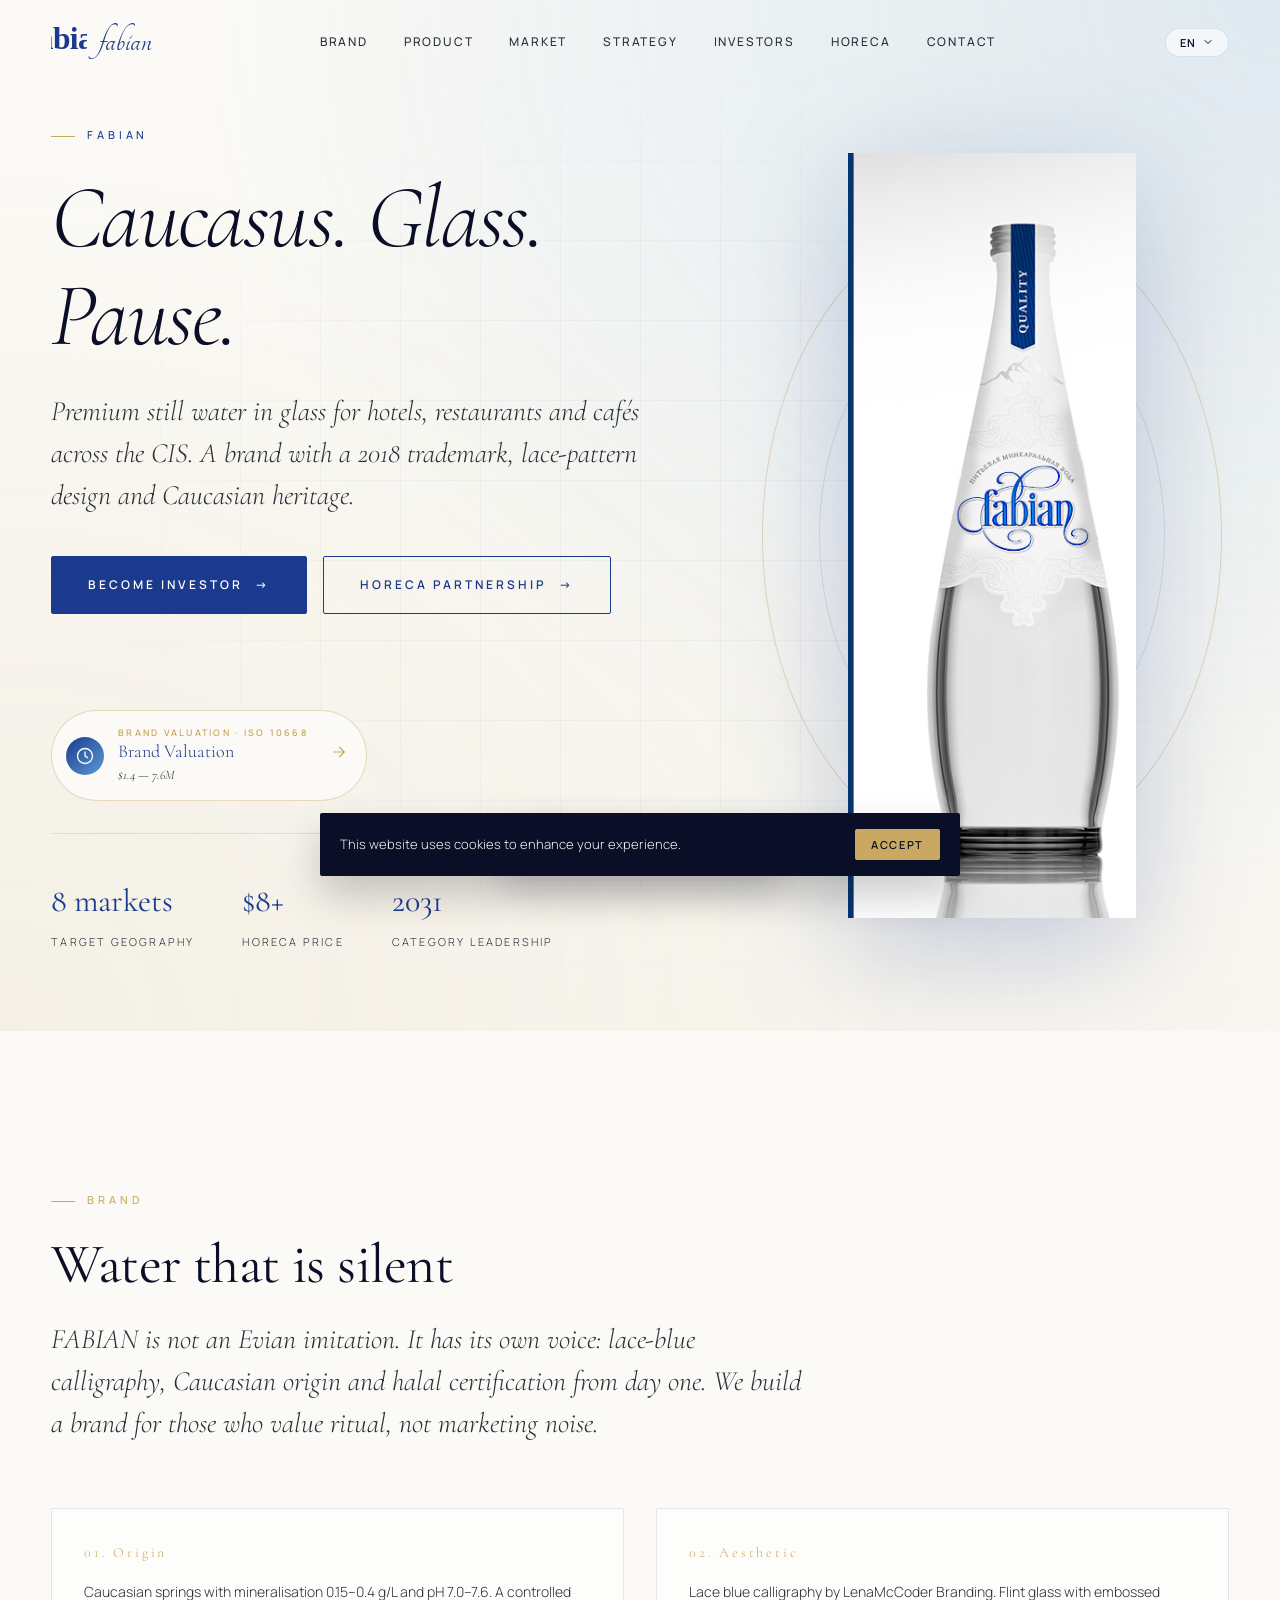
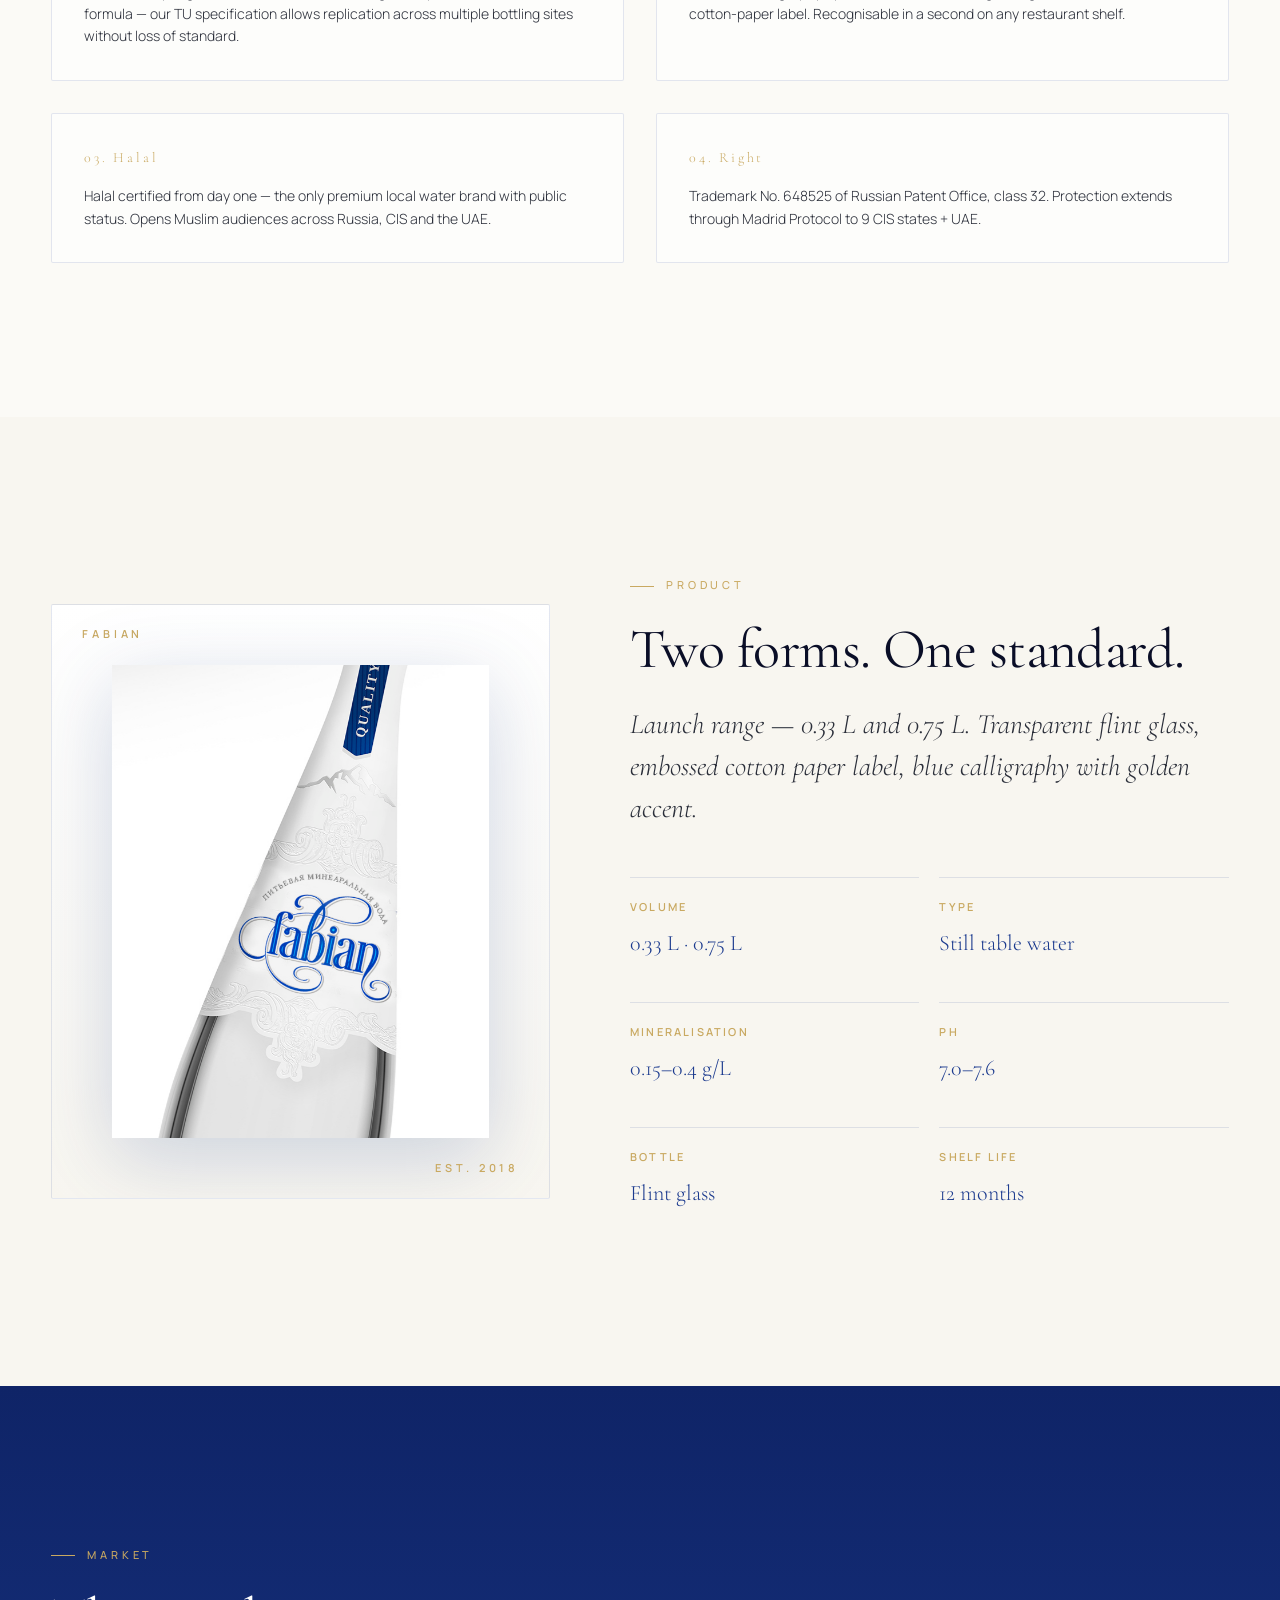
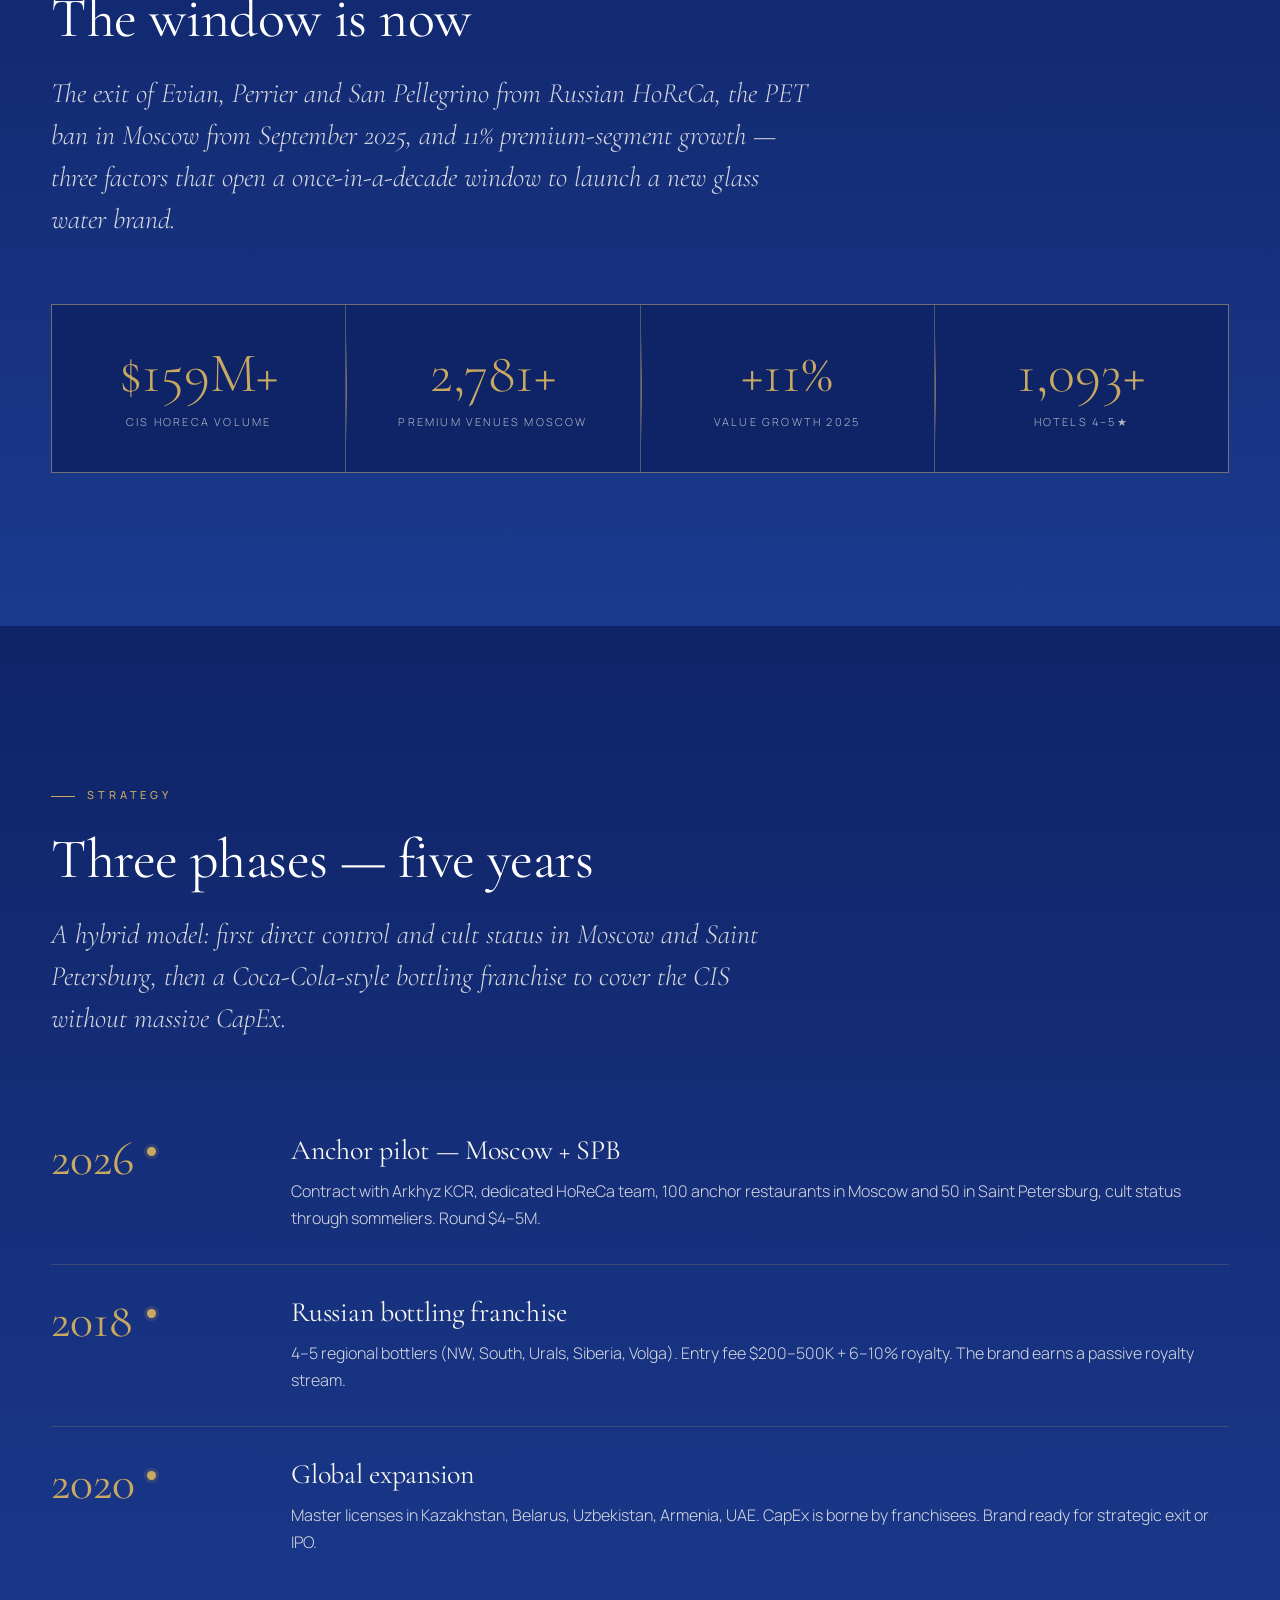
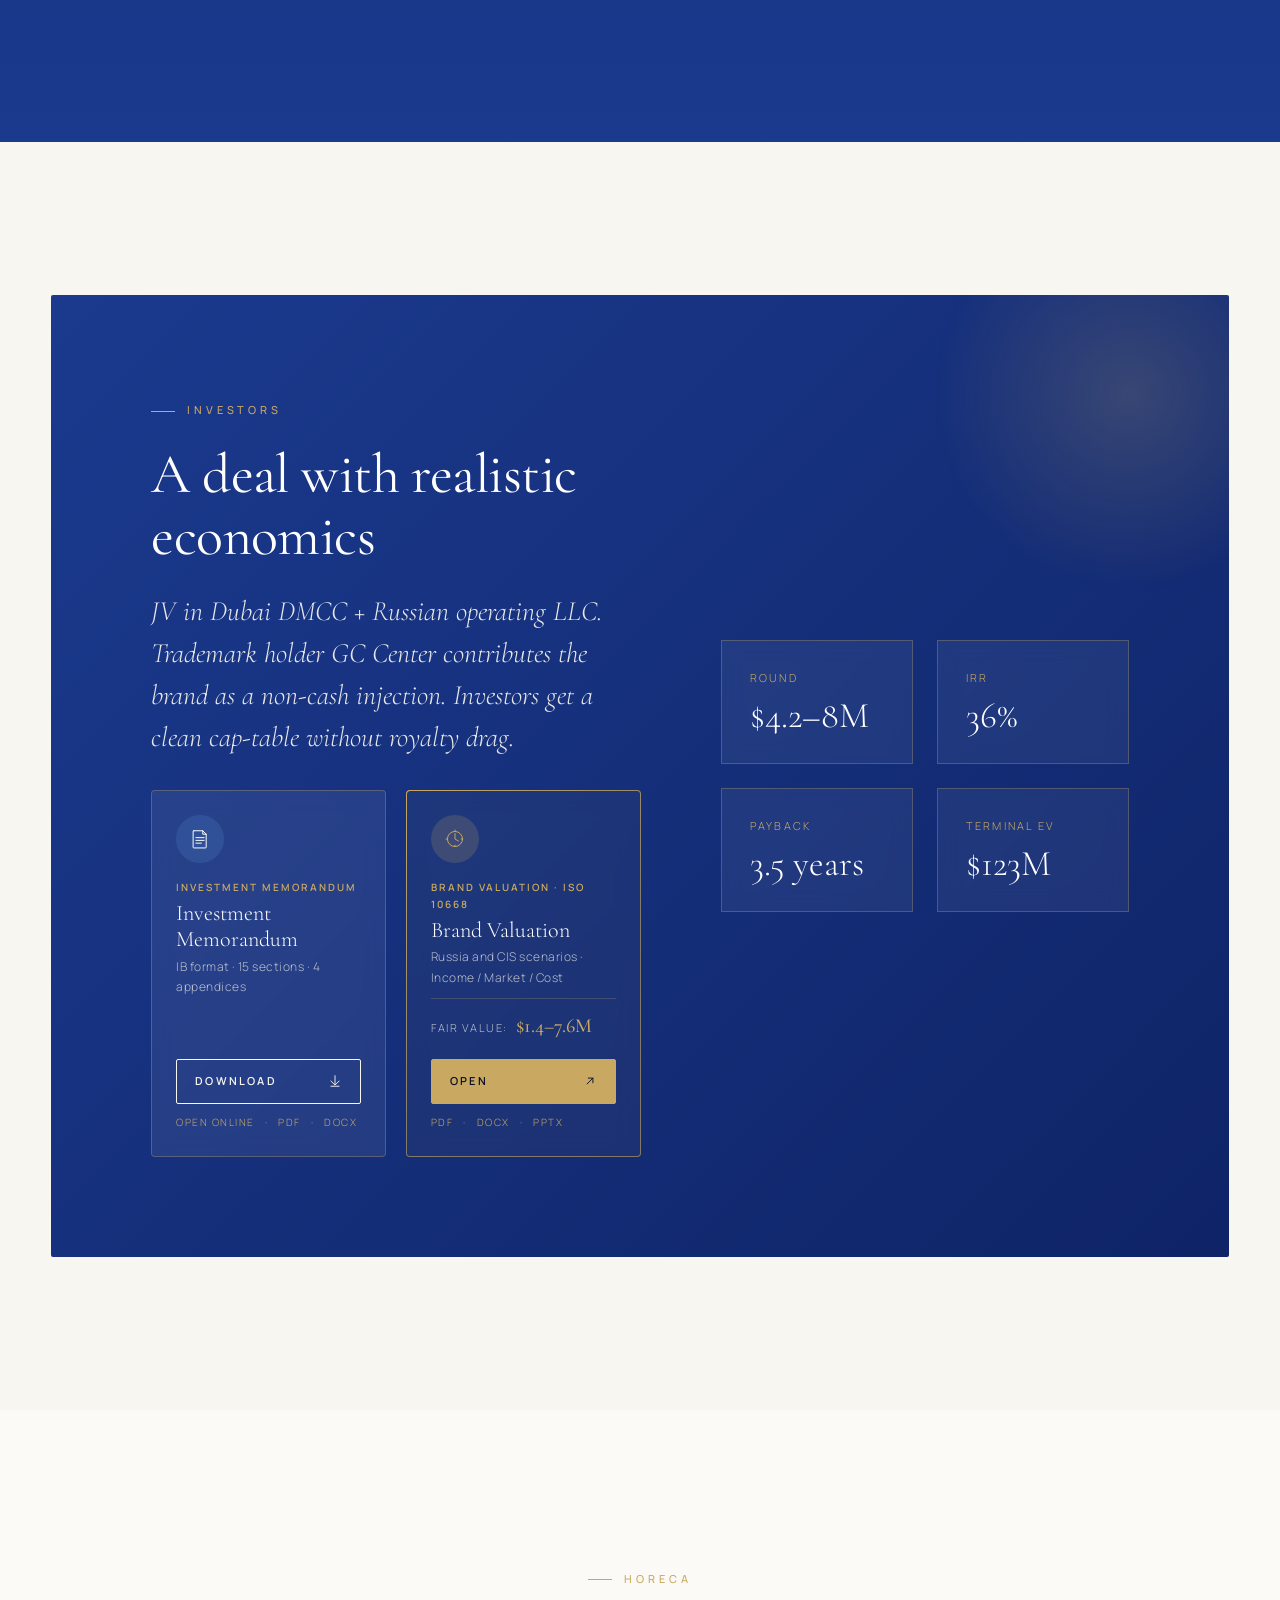
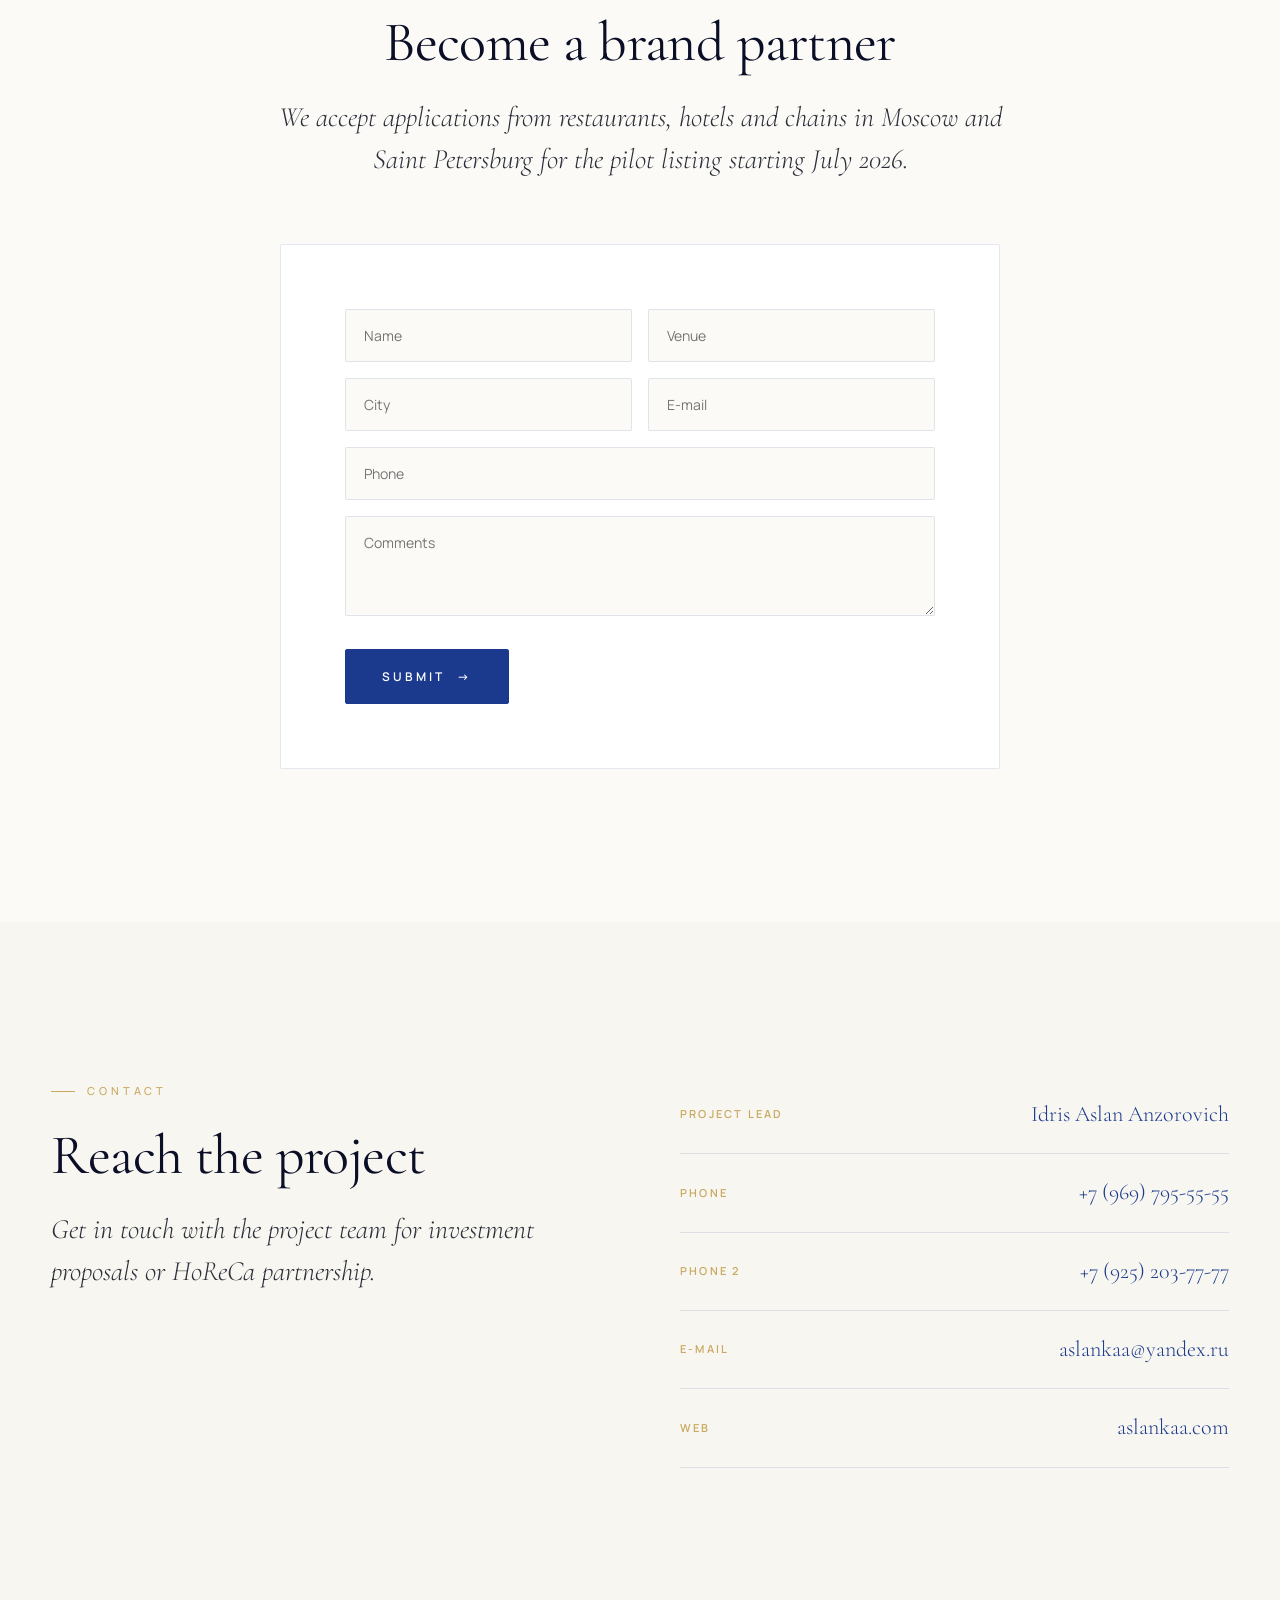
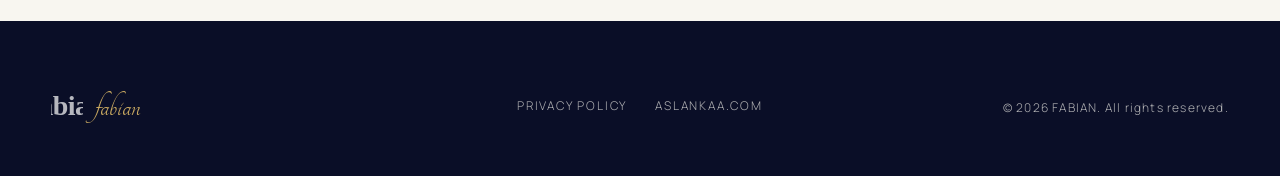
==== index.html @ dc4c204c "Initial deploy: FABIAN landing" ====
<!DOCTYPE html>
<html lang="ru" dir="ltr">
<head>
<meta charset="UTF-8">
<meta name="viewport" content="width=device-width, initial-scale=1.0">
<title>FABIAN — Premium Water for HoReCa</title>
<meta name="description" content="FABIAN — премиальная негазированная вода в стекле для отелей, ресторанов и кафе СНГ. Кавказ. Стекло. Пауза.">

<link rel="alternate" hreflang="ru" href="https://fabian.aslankaa.com/?lang=ru">
<link rel="alternate" hreflang="en" href="https://fabian.aslankaa.com/?lang=en">
<link rel="alternate" hreflang="fr" href="https://fabian.aslankaa.com/?lang=fr">
<link rel="alternate" hreflang="ar" href="https://fabian.aslankaa.com/?lang=ar">
<link rel="alternate" hreflang="x-default" href="https://fabian.aslankaa.com/">

<meta property="og:type" content="website">
<meta property="og:title" content="FABIAN — Премиум вода в стекле">
<meta property="og:description" content="Кавказ. Стекло. Пауза. Премиум-вода в стекле для HoReCa СНГ.">
<meta property="og:url" content="https://fabian.aslankaa.com/">
<meta property="og:image" content="https://fabian.aslankaa.com/assets/bottle_full.png">
<meta name="twitter:card" content="summary_large_image">

<link rel="preconnect" href="https://fonts.googleapis.com">
<link rel="preconnect" href="https://fonts.gstatic.com" crossorigin>
<link href="https://fonts.googleapis.com/css2?family=Cormorant+Garamond:ital,wght@0,300;0,400;0,500;1,300;1,400&family=Manrope:wght@200;300;400;500;600;700&family=Tangerine:wght@400;700&family=Noto+Naskh+Arabic:wght@400;500;700&display=swap" rel="stylesheet">

<link rel="stylesheet" href="assets/style.css">
<link rel="stylesheet" href="assets/animations.css">
<link rel="icon" type="image/svg+xml" href="assets/logo.svg">
</head>
<body>

<a href="#main-content" class="skip-link">Перейти к основному содержанию</a>

<!-- HEADER -->
<header class="site-header">
  <div class="container header-inner">
    <a href="#hero" class="brand">
      <img src="assets/logo.svg" alt="FABIAN" class="brand-logo">
      <span class="brand-name">fabian</span>
    </a>

    <nav class="main-nav" aria-label="primary">
      <a href="#about" data-i18n="nav.about">О бренде</a>
      <a href="#product" data-i18n="nav.product">Продукт</a>
      <a href="#market" data-i18n="nav.market">Рынок</a>
      <a href="#strategy" data-i18n="nav.strategy">Стратегия</a>
      <a href="#investors" data-i18n="nav.investors">Инвесторам</a>
      <a href="#partners" data-i18n="nav.partners">HoReCa</a>
      <a href="#contact" data-i18n="nav.contact">Контакты</a>
    </nav>

    <div class="lang-dropdown" role="group" aria-label="language">
      <button type="button" class="lang-trigger" aria-haspopup="listbox" aria-expanded="false">
        <span class="lang-current">RU</span>
        <svg viewBox="0 0 24 24" fill="none" stroke="currentColor" stroke-width="2" stroke-linecap="round" stroke-linejoin="round"><polyline points="6 9 12 15 18 9"/></svg>
      </button>
      <div class="lang-menu" role="listbox"></div>
    </div>

    <button class="burger" aria-label="menu"><span></span><span></span><span></span></button>
  </div>
</header>

<main id="main-content">

<!-- HERO -->
<section class="hero" id="hero">
  <div class="hero-text reveal">
    <span class="eyebrow" data-i18n="hero.script">fabian</span>
    <h1 class="h-display" data-i18n="hero.headline">Кавказ. Стекло. Пауза.</h1>
    <p class="lede" data-i18n="hero.lede">Премиальная негазированная вода в стекле для отелей, ресторанов и кафе СНГ. Бренд с патентом 2018 года, ажурным дизайном и кавказским происхождением.</p>
    <div class="hero-actions">
      <a href="#investors" class="btn" data-i18n="hero.cta1">Стать инвестором</a>
      <a href="#partners" class="btn btn-ghost" data-i18n="hero.cta2">Партнёрство HoReCa</a>
    </div>

    <a class="hero-badge" href="downloads/Brand_Valuation_FABIAN.html" target="_blank" title="Brand Valuation Report ISO 10668">
      <span class="hero-badge-icon" aria-hidden="true">
        <svg viewBox="0 0 24 24" fill="none" stroke="currentColor" stroke-width="1.6" stroke-linecap="round" stroke-linejoin="round">
          <circle cx="12" cy="12" r="9"/>
          <path d="M12 7v5l3 2"/>
        </svg>
      </span>
      <span class="hero-badge-text">
        <span class="hero-badge-eyebrow" data-i18n="badge.eyebrow">Brand Valuation · ISO 10668</span>
        <span class="hero-badge-title" data-i18n="badge.title">Оценка бренда</span>
        <span class="hero-badge-value">$1.4 — 7.6M</span>
      </span>
      <span class="hero-badge-arrow" aria-hidden="true">
        <svg viewBox="0 0 24 24" fill="none" stroke="currentColor" stroke-width="1.6" stroke-linecap="round" stroke-linejoin="round"><path d="M5 12h14M13 6l6 6-6 6"/></svg>
      </span>
    </a>
    <div class="hero-meta">
      <div>
        <span class="num" data-i18n="hero.m1.n">8 стран</span>
        <span class="lbl" data-i18n="hero.m1.l">Целевая география</span>
      </div>
      <div>
        <span class="num" data-i18n="hero.m2.n">₽600+</span>
        <span class="lbl" data-i18n="hero.m2.l">Цена в HoReCa</span>
      </div>
      <div>
        <span class="num" data-i18n="hero.m3.n">2031</span>
        <span class="lbl" data-i18n="hero.m3.l">Лидерство в категории</span>
      </div>
    </div>
  </div>
  <div class="hero-visual">
    <img src="assets/bottle_hero.png" alt="FABIAN bottle" class="bottle-img">
  </div>
</section>

<!-- ABOUT -->
<section class="section" id="about">
  <div class="container">
    <div class="section-head reveal">
      <span class="eyebrow" data-i18n="about.eyebrow">О бренде</span>
      <h2 class="h-section" data-i18n="about.h">Вода, которая молчит</h2>
      <p class="lede" data-i18n="about.lede">FABIAN — не подражание Evian. Это собственный голос: ажурная синяя каллиграфия, кавказские истоки и halal-сертификация с первого дня.</p>
    </div>
    <div class="pillars">
      <div class="pillar reveal">
        <span class="num-mark" data-i18n="about.p1.t">01. Происхождение</span>
        <p data-i18n="about.p1.d">Кавказские источники с минерализацией 0,15–0,4 г/л и pH 7,0–7,6.</p>
      </div>
      <div class="pillar reveal">
        <span class="num-mark" data-i18n="about.p2.t">02. Эстетика</span>
        <p data-i18n="about.p2.d">Ажурная синяя каллиграфия от LenaMcCoder Branding. Стекло-флинт с тиснёной этикеткой.</p>
      </div>
      <div class="pillar reveal">
        <span class="num-mark" data-i18n="about.p3.t">03. Halal</span>
        <p data-i18n="about.p3.d">Сертификация halal с первого дня — единственный премиум-локальный бренд воды с публичным статусом.</p>
      </div>
      <div class="pillar reveal">
        <span class="num-mark" data-i18n="about.p4.t">04. Право</span>
        <p data-i18n="about.p4.d">Товарный знак Роспатента № 648525. Защита расширяется через Мадридский протокол на 9 стран СНГ + ОАЭ.</p>
      </div>
    </div>
  </div>
</section>

<!-- PRODUCT -->
<section class="section cream" id="product">
  <div class="container">
    <div class="product-gallery">
      <div class="product-image-wrap reveal">
        <img src="assets/bottle_closeup.png" alt="FABIAN closeup" loading="lazy" decoding="async">
      </div>
      <div class="reveal">
        <span class="eyebrow" data-i18n="product.eyebrow">Продукт</span>
        <h2 class="h-section" data-i18n="product.h">Две формы. Один стандарт.</h2>
        <p class="lede" data-i18n="product.lede">Стартовая линейка — 0,33 л и 0,75 л. Стекло-флинт прозрачное, тиснёная этикетка из cotton paper, синяя каллиграфия с золотым акцентом.</p>
        <dl class="specs">
          <div class="spec">
            <dt data-i18n="product.s1.t">Объём</dt>
            <dd data-i18n="product.s1.v">0,33 л · 0,75 л</dd>
          </div>
          <div class="spec">
            <dt data-i18n="product.s2.t">Тип</dt>
            <dd data-i18n="product.s2.v">Негазированная столовая</dd>
          </div>
          <div class="spec">
            <dt data-i18n="product.s3.t">Минерализация</dt>
            <dd data-i18n="product.s3.v">0,15–0,4 г/л</dd>
          </div>
          <div class="spec">
            <dt data-i18n="product.s4.t">pH</dt>
            <dd data-i18n="product.s4.v">7,0–7,6</dd>
          </div>
          <div class="spec">
            <dt data-i18n="product.s5.t">Тара</dt>
            <dd data-i18n="product.s5.v">Стекло флинт</dd>
          </div>
          <div class="spec">
            <dt data-i18n="product.s6.t">Срок годности</dt>
            <dd data-i18n="product.s6.v">12 месяцев</dd>
          </div>
        </dl>
      </div>
    </div>
  </div>
</section>

<!-- MARKET -->
<section class="section dark" id="market">
  <div class="container">
    <div class="section-head reveal">
      <span class="eyebrow" data-i18n="market.eyebrow">Рынок</span>
      <h2 class="h-section" data-i18n="market.h">Окно открыто сейчас</h2>
      <p class="lede" data-i18n="market.lede">Уход Evian, Perrier и San Pellegrino из российской HoReCa, запрет PET-стекла в Москве с сентября 2025 года и рост премиум-сегмента на 11% — три фактора, которые открывают единственное в десятилетии окно.</p>
    </div>
    <div class="market-numbers reveal">
      <div class="market-num">
        <div class="v" data-i18n="market.n1.v">₽14–18 млрд</div>
        <div class="t" data-i18n="market.n1.t">Объём HoReCa СНГ</div>
      </div>
      <div class="market-num">
        <div class="v" data-i18n="market.n2.v">2 800+</div>
        <div class="t" data-i18n="market.n2.t">Премиум-точек МСК</div>
      </div>
      <div class="market-num">
        <div class="v" data-i18n="market.n3.v">+11 %</div>
        <div class="t" data-i18n="market.n3.t">Рост в деньгах 2025</div>
      </div>
      <div class="market-num">
        <div class="v" data-i18n="market.n4.v">1 100+</div>
        <div class="t" data-i18n="market.n4.t">Отелей 4–5*</div>
      </div>
    </div>
  </div>
</section>

<!-- STRATEGY -->
<section class="section dark" id="strategy">
  <div class="container">
    <div class="section-head reveal">
      <span class="eyebrow" data-i18n="strategy.eyebrow">Стратегия</span>
      <h2 class="h-section" data-i18n="strategy.h">Три фазы — пять лет</h2>
      <p class="lede" data-i18n="strategy.lede">Гибридная модель: сначала прямой контроль и культовый статус в Москве и Петербурге, затем розлив-франшиза по модели Coca-Cola для покрытия СНГ без огромного CapEx.</p>
    </div>
    <div class="timeline">
      <div class="tl-step reveal">
        <div class="tl-year" data-i18n="strategy.s1.y">2026</div>
        <div class="tl-content">
          <h4 data-i18n="strategy.s1.t">Anchor-пилот МСК + СПб</h4>
          <p data-i18n="strategy.s1.d">Контракт с Архыз КЧР, своя HoReCa-команда, 100 anchor-ресторанов в Москве и 50 в Петербурге, культовый статус через сомелье. Раунд $4–5 млн.</p>
        </div>
      </div>
      <div class="tl-step reveal">
        <div class="tl-year" data-i18n="strategy.s2.y">2028</div>
        <div class="tl-content">
          <h4 data-i18n="strategy.s2.t">Розлив-франшиза по РФ</h4>
          <p data-i18n="strategy.s2.d">4–5 региональных bottlers (СЗФО, Юг, Урал, Сибирь, Поволжье). Entry fee $200–500K + royalty 6–10%. Бренд получает пассивный поток.</p>
        </div>
      </div>
      <div class="tl-step reveal">
        <div class="tl-year" data-i18n="strategy.s3.y">2030</div>
        <div class="tl-content">
          <h4 data-i18n="strategy.s3.t">Глобальная экспансия</h4>
          <p data-i18n="strategy.s3.d">Master-licenses в Казахстане, Беларуси, Узбекистане, Армении, ОАЭ. Капекс несут франчайзи. Бренд готов к exit на стратега или IPO.</p>
        </div>
      </div>
    </div>
  </div>
</section>

<!-- INVESTORS -->
<section class="section cream" id="investors">
  <div class="container">
    <div class="cta-block reveal">
      <div class="cta-grid">
        <div>
          <span class="eyebrow" data-i18n="inv.eyebrow">Инвесторам</span>
          <h2 class="h-section" data-i18n="inv.h">Сделка с реалистичной экономикой</h2>
          <p class="lede" data-i18n="inv.lede">JV в Dubai DMCC + ООО-операционка в РФ. Правообладатель ТЗ ГК «Центр» вносит знак как non-cash вклад. Инвесторы получают долю в чистом cap-table без royalty-нагрузки.</p>
          <div class="docs-grid">
            <div class="doc-card">
              <div class="doc-icon" aria-hidden="true">
                <svg viewBox="0 0 32 32" fill="none" stroke="currentColor" stroke-width="1.4" stroke-linecap="round" stroke-linejoin="round">
                  <path d="M7 4h13l5 5v19a1 1 0 0 1-1 1H7a1 1 0 0 1-1-1V5a1 1 0 0 1 1-1z"/>
                  <path d="M20 4v5h5"/>
                  <line x1="10" y1="14" x2="22" y2="14"/>
                  <line x1="10" y1="18" x2="22" y2="18"/>
                  <line x1="10" y1="22" x2="18" y2="22"/>
                </svg>
              </div>
              <div class="doc-body">
                <div class="doc-label" data-i18n="doc.memo.label">Investment Memorandum</div>
                <div class="doc-title" data-i18n="doc.memo.title">Инвест-меморандум</div>
                <div class="doc-meta" data-i18n="doc.memo.meta">IB-формат · 15 разделов · 4 приложения</div>
              </div>
              <div class="doc-actions">
                <a href="downloads/Investment_Memorandum_FABIAN.pdf" class="doc-btn primary" download>
                  <span data-i18n="doc.download">Скачать</span>
                  <svg viewBox="0 0 24 24" fill="none" stroke="currentColor" stroke-width="1.6" stroke-linecap="round" stroke-linejoin="round"><path d="M12 3v14M5 12l7 7 7-7M5 21h14"/></svg>
                </a>
                <div class="doc-formats">
                  <a href="downloads/Investment_Memorandum_FABIAN.html" target="_blank" data-i18n="doc.online">Открыть онлайн</a>
                  <span>·</span>
                  <a href="downloads/Investment_Memorandum_FABIAN.pdf" download>PDF</a>
                  <span>·</span>
                  <a href="downloads/Investment_Memorandum_FABIAN.docx" download>DOCX</a>
                </div>
              </div>
            </div>

            <div class="doc-card featured">
              <div class="doc-icon gold" aria-hidden="true">
                <svg viewBox="0 0 32 32" fill="none" stroke="currentColor" stroke-width="1.4" stroke-linecap="round" stroke-linejoin="round">
                  <circle cx="16" cy="16" r="11"/>
                  <path d="M16 8v8l5 3"/>
                  <path d="M16 25v2M16 5V3M25 16h2M5 16H3"/>
                </svg>
              </div>
              <div class="doc-body">
                <div class="doc-label" data-i18n="doc.val.label">Brand Valuation · ISO 10668</div>
                <div class="doc-title" data-i18n="doc.val.title">Оценка бренда</div>
                <div class="doc-meta" data-i18n="doc.val.meta">Сценарии РФ и СНГ · Income / Market / Cost</div>
                <div class="doc-highlight">
                  <span class="doc-hl-label" data-i18n="doc.val.fair">Fair value:</span>
                  <span class="doc-hl-value">$1.4–7.6M</span>
                </div>
              </div>
              <div class="doc-actions">
                <a href="downloads/Brand_Valuation_FABIAN.html" class="doc-btn primary gold" target="_blank">
                  <span data-i18n="doc.open">Открыть</span>
                  <svg viewBox="0 0 24 24" fill="none" stroke="currentColor" stroke-width="1.6" stroke-linecap="round" stroke-linejoin="round"><path d="M7 17L17 7M9 7h8v8"/></svg>
                </a>
                <div class="doc-formats">
                  <a href="downloads/Brand_Valuation_FABIAN.pdf" download>PDF</a>
                  <span>·</span>
                  <a href="downloads/Brand_Valuation_FABIAN.docx" download>DOCX</a>
                  <span>·</span>
                  <a href="downloads/Brand_Valuation_FABIAN.pptx" download>PPTX</a>
                </div>
              </div>
            </div>
          </div>
        </div>
        <div class="fin-grid">
          <div class="fin-cell">
            <div class="lbl" data-i18n="inv.f1.l">Раунд</div>
            <div class="val" data-i18n="inv.f1.v">$4,5–8 млн</div>
          </div>
          <div class="fin-cell">
            <div class="lbl" data-i18n="inv.f2.l">IRR</div>
            <div class="val" data-i18n="inv.f2.v">38 %</div>
          </div>
          <div class="fin-cell">
            <div class="lbl" data-i18n="inv.f3.l">Payback</div>
            <div class="val" data-i18n="inv.f3.v">3,7 года</div>
          </div>
          <div class="fin-cell">
            <div class="lbl" data-i18n="inv.f4.l">Terminal EV</div>
            <div class="val" data-i18n="inv.f4.v">$130 млн</div>
          </div>
        </div>
      </div>
    </div>
  </div>
</section>

<!-- HORECA PARTNERS -->
<section class="section" id="partners">
  <div class="container">
    <div class="section-head reveal" style="text-align:center;margin-left:auto;margin-right:auto">
      <span class="eyebrow" data-i18n="partners.eyebrow">HoReCa</span>
      <h2 class="h-section" data-i18n="partners.h">Стать партнёром бренда</h2>
      <p class="lede" data-i18n="partners.lede">Открываем приём заявок от ресторанов, отелей и сетей в Москве и Санкт-Петербурге на пилотный листинг с июля 2026 года.</p>
    </div>
    <form class="form-card reveal">
      <div class="form-row">
        <input type="text" name="name" required data-i18n-ph="form.name" placeholder="Имя">
        <input type="text" name="venue" required data-i18n-ph="form.venue" placeholder="Заведение">
      </div>
      <div class="form-row">
        <input type="text" name="city" data-i18n-ph="form.city" placeholder="Город">
        <input type="email" name="email" required data-i18n-ph="form.email" placeholder="E-mail">
      </div>
      <input type="tel" name="phone" data-i18n-ph="form.phone" placeholder="Телефон" style="margin-bottom:16px">
      <textarea name="message" rows="3" data-i18n-ph="form.message" placeholder="Комментарий"></textarea>
      <button type="submit" class="btn" data-i18n="form.submit">Отправить заявку</button>
    </form>
  </div>
</section>

<!-- CONTACT -->
<section class="section cream" id="contact">
  <div class="container">
    <div class="contact-grid">
      <div class="reveal">
        <span class="eyebrow" data-i18n="contact.eyebrow">Контакты</span>
        <h2 class="h-section" data-i18n="contact.h">Связь с проектом</h2>
        <p class="lede" data-i18n="contact.lede">Свяжитесь с командой проекта для инвестиционных предложений или сотрудничества в HoReCa.</p>
      </div>
      <ul class="contact-list reveal">
        <li><span class="lbl" data-i18n="contact.l1">Куратор проекта</span><span class="val" data-i18n="contact.v1">Идрис Аслан Анзорович</span></li>
        <li><span class="lbl" data-i18n="contact.l2">Телефон</span><a href="tel:+79697955555" class="val" data-i18n="contact.v2">+7 (969) 795-55-55</a></li>
        <li><span class="lbl" data-i18n="contact.l3">Телефон 2</span><a href="tel:+79252037777" class="val" data-i18n="contact.v3">+7 (925) 203-77-77</a></li>
        <li><span class="lbl" data-i18n="contact.l4">E-mail</span><a href="mailto:aslankaa@yandex.ru" class="val" data-i18n="contact.v4">aslankaa@yandex.ru</a></li>
        <li><span class="lbl" data-i18n="contact.l5">Сайт</span><a href="https://aslankaa.com" target="_blank" rel="noopener" class="val" data-i18n="contact.v5">aslankaa.com</a></li>
      </ul>
    </div>
  </div>
</section>

</main>

<!-- FOOTER -->
<footer class="site-footer">
  <div class="container footer-inner">
    <div class="footer-brand">
      <img src="assets/logo.svg" alt="FABIAN">
      <span>fabian</span>
    </div>
    <div class="footer-links">
      <a href="#privacy" data-i18n="footer.privacy">Политика конфиденциальности</a>
      <a href="https://aslankaa.com" target="_blank" rel="noopener">aslankaa.com</a>
    </div>
    <div class="footer-copy" data-i18n="footer.copy">© 2026 FABIAN. Все права защищены.</div>
  </div>
</footer>

<!-- BOTTOM BAR (history nav + theme switch) -->
<div class="bottom-bar" role="toolbar" aria-label="quick actions">
  <div class="history-nav" role="group" aria-label="navigation">
    <button type="button" class="back" aria-label="Back" title="Назад"><svg viewBox="0 0 24 24" fill="none" stroke="currentColor" stroke-width="1.6" stroke-linecap="round" stroke-linejoin="round"><polyline points="15 18 9 12 15 6"/></svg></button>
    <button type="button" class="home" aria-label="Home" title="На главную"><svg viewBox="0 0 24 24" fill="none" stroke="currentColor" stroke-width="1.6" stroke-linecap="round" stroke-linejoin="round"><path d="M3 12l9-9 9 9"/><path d="M5 10v10h14V10"/></svg></button>
    <button type="button" class="forward" aria-label="Forward" title="Вперёд"><svg viewBox="0 0 24 24" fill="none" stroke="currentColor" stroke-width="1.6" stroke-linecap="round" stroke-linejoin="round"><polyline points="9 18 15 12 9 6"/></svg></button>
  </div>
  <span class="bottom-bar-divider" aria-hidden="true"></span>
  <div class="theme-switch" role="group" aria-label="theme">
    <button type="button" data-theme="light" aria-label="Light" title="Светлая"><svg viewBox="0 0 24 24" fill="none" stroke="currentColor" stroke-width="1.6" stroke-linecap="round" stroke-linejoin="round"><circle cx="12" cy="12" r="4"/><path d="M12 2v2M12 20v2M4.93 4.93l1.41 1.41M17.66 17.66l1.41 1.41M2 12h2M20 12h2M4.93 19.07l1.41-1.41M17.66 6.34l1.41-1.41"/></svg></button>
    <button type="button" data-theme="auto" aria-label="Auto" title="Адаптивная"><svg viewBox="0 0 24 24" fill="none" stroke="currentColor" stroke-width="1.6" stroke-linecap="round" stroke-linejoin="round"><circle cx="12" cy="12" r="9"/><path d="M12 3a9 9 0 0 1 0 18z" fill="currentColor"/></svg></button>
    <button type="button" data-theme="dark" aria-label="Dark" title="Тёмная"><svg viewBox="0 0 24 24" fill="none" stroke="currentColor" stroke-width="1.6" stroke-linecap="round" stroke-linejoin="round"><path d="M21 12.79A9 9 0 1 1 11.21 3a7 7 0 0 0 9.79 9.79z"/></svg></button>
  </div>
</div>

<!-- COOKIE -->
<div class="cookie-banner" id="cookieBanner" hidden>
  <span data-i18n="cookie.text">Этот сайт использует cookies для улучшения опыта.</span>
  <button id="cookieAccept" data-i18n="cookie.accept">Принять</button>
</div>

<script src="assets/script.js"></script>
<script src="assets/animations.js" defer></script>
</body>
</html>
---- assets/style.css ----
/* FABIAN — Premium Water Landing v2 (with bottle photo) */

:root {
  --c-cobalt: #1B3A8E;
  --c-cobalt-deep: #0F2467;
  --c-azure: #5B9BD5;
  --c-gold: #C9A961;
  --c-gold-light: #E5D4A6;

  --c-cream: #F8F6F0;
  --c-paper: #FBFAF6;
  --c-ink: #0A0E27;
  --c-ink-soft: #2B2F3A;
  --c-line: rgba(27, 58, 142, 0.12);
  --c-line-gold: rgba(201, 169, 97, 0.4);

  --c-bg: var(--c-paper);
  --c-bg-alt: var(--c-cream);
  --c-text: var(--c-ink);
  --c-text-soft: var(--c-ink-soft);
  --c-card: rgba(255, 255, 255, 0.6);
  --c-card-solid: #ffffff;
  --c-header-bg: rgba(251, 250, 246, 0.92);

  --f-display: 'Cormorant Garamond', 'Times New Roman', serif;
  --f-body: 'Manrope', 'Helvetica Neue', Arial, sans-serif;
  --f-script: 'Tangerine', cursive;
  --f-arabic: 'Noto Naskh Arabic', serif;

  --max: 1280px;
  --gutter: clamp(20px, 4vw, 64px);
  --radius: 2px;

  --t-fast: .25s cubic-bezier(.4, 0, .2, 1);
  --t-mid: .55s cubic-bezier(.4, 0, .2, 1);
  --t-slow: 1s cubic-bezier(.16, 1, .3, 1);
}

/* DARK THEME (manual or auto) */
:root[data-theme="dark"],
:root[data-theme="auto"] {
  color-scheme: light;
}

:root[data-theme="dark"] {
  --c-bg: #0B1024;
  --c-bg-alt: #0F1530;
  --c-text: #F0EEE6;
  --c-text-soft: #B8B5A6;
  --c-line: rgba(201, 169, 97, 0.18);
  --c-line-gold: rgba(201, 169, 97, 0.4);
  --c-card: rgba(255, 255, 255, 0.04);
  --c-card-solid: #15193A;
  --c-header-bg: rgba(11, 16, 36, 0.92);
  --c-cobalt: #5B9BD5;
  --c-cobalt-deep: #1B3A8E;
  color-scheme: dark;
}

@media (prefers-color-scheme: dark) {
  :root[data-theme="auto"] {
    --c-bg: #0B1024;
    --c-bg-alt: #0F1530;
    --c-text: #F0EEE6;
    --c-text-soft: #B8B5A6;
    --c-line: rgba(201, 169, 97, 0.18);
    --c-line-gold: rgba(201, 169, 97, 0.4);
    --c-card: rgba(255, 255, 255, 0.04);
    --c-card-solid: #15193A;
    --c-header-bg: rgba(11, 16, 36, 0.92);
    --c-cobalt: #5B9BD5;
    --c-cobalt-deep: #1B3A8E;
    color-scheme: dark;
  }
}

*, *::before, *::after { box-sizing: border-box; margin: 0; padding: 0; }
html { scroll-behavior: smooth; -webkit-text-size-adjust: 100%; }
body {
  font-family: var(--f-body);
  font-weight: 300;
  font-size: 16px;
  line-height: 1.7;
  color: var(--c-text);
  background: var(--c-bg);
  overflow-x: hidden;
  -webkit-font-smoothing: antialiased;
  -moz-osx-font-smoothing: grayscale;
  transition: background-color .4s ease, color .4s ease;
}

[hidden] { display: none !important; }

/* Accessibility: focus-visible for keyboard navigation */
*:focus-visible {
  outline: 2px solid var(--c-gold);
  outline-offset: 3px;
  border-radius: 3px;
}
a:focus-visible, button:focus-visible {
  outline-color: var(--c-gold);
}
.btn:focus-visible {
  outline: 2px solid var(--c-gold);
  outline-offset: 4px;
}
input:focus-visible, textarea:focus-visible {
  outline: 2px solid var(--c-cobalt);
  outline-offset: 1px;
}
/* Skip link for screen readers */
.skip-link {
  position: absolute;
  top: -40px;
  left: 0;
  background: var(--c-cobalt);
  color: #fff;
  padding: 8px 16px;
  font-size: 12px;
  letter-spacing: .1em;
  z-index: 1000;
  text-decoration: none;
  border-radius: 0 0 4px 0;
}
.skip-link:focus { top: 0; }

[dir="rtl"] body { font-family: var(--f-arabic), var(--f-body); }

img { max-width: 100%; height: auto; display: block; }
button, input, textarea { font-family: inherit; font-size: inherit; color: inherit; }
a { color: inherit; text-decoration: none; transition: color var(--t-fast); }
a:hover { color: var(--c-gold); }

.container { max-width: var(--max); margin: 0 auto; padding: 0 var(--gutter); }

/* === TYPOGRAPHY === */
h1, h2, h3, h4 { font-family: var(--f-display); font-weight: 400; letter-spacing: -.01em; line-height: 1.1; }
[dir="rtl"] h1, [dir="rtl"] h2, [dir="rtl"] h3, [dir="rtl"] h4 { font-family: var(--f-arabic), var(--f-display); }

.h-display {
  font-size: clamp(48px, 7vw, 96px);
  font-weight: 300;
  letter-spacing: -.02em;
}
.h-section {
  font-size: clamp(32px, 4.5vw, 56px);
  font-weight: 400;
  letter-spacing: -.01em;
  margin-bottom: .4em;
}
.h-script {
  font-family: var(--f-script);
  font-weight: 400;
  font-size: clamp(56px, 8vw, 120px);
  line-height: 0.9;
  color: var(--c-cobalt);
}
.eyebrow {
  font-size: 11px;
  letter-spacing: .35em;
  text-transform: uppercase;
  font-weight: 500;
  color: var(--c-gold);
  margin-bottom: 1.5rem;
  display: inline-block;
}
.eyebrow::before {
  content: "";
  display: inline-block;
  width: 24px;
  height: 1px;
  background: var(--c-gold);
  vertical-align: middle;
  margin-right: 12px;
}
[dir="rtl"] .eyebrow::before { margin-right: 0; margin-left: 12px; }
.lede {
  font-family: var(--f-display);
  font-size: clamp(20px, 2.4vw, 28px);
  font-weight: 300;
  line-height: 1.5;
  color: var(--c-text-soft);
  font-style: italic;
}

/* === BUTTONS === */
.btn {
  display: inline-flex;
  align-items: center;
  gap: 12px;
  padding: 18px 36px;
  font-family: var(--f-body);
  font-size: 12px;
  font-weight: 600;
  letter-spacing: .25em;
  text-transform: uppercase;
  border: 1px solid var(--c-cobalt);
  background: var(--c-cobalt);
  color: #fff;
  cursor: pointer;
  transition: all var(--t-mid);
  border-radius: var(--radius);
}
.btn:hover { background: var(--c-cobalt-deep); border-color: var(--c-cobalt-deep); transform: translateY(-1px); color: #fff; }
.btn-ghost {
  background: transparent;
  color: var(--c-cobalt);
}
.btn-ghost:hover { background: var(--c-cobalt); color: #fff; }
.btn-gold {
  background: var(--c-gold);
  border-color: var(--c-gold);
  color: var(--c-ink);
}
.btn-gold:hover { background: var(--c-gold-light); border-color: var(--c-gold-light); color: var(--c-ink); }
.btn::after {
  content: "→";
  transition: transform var(--t-fast);
}
[dir="rtl"] .btn::after { content: "←"; }
.btn:hover::after { transform: translateX(4px); }
[dir="rtl"] .btn:hover::after { transform: translateX(-4px); }

/* === HEADER === */
.site-header {
  position: fixed;
  top: 0;
  left: 0;
  right: 0;
  z-index: 100;
  padding: 24px 0;
  transition: all var(--t-mid);
  background: transparent;
}
.site-header.scrolled {
  background: var(--c-header-bg);
  backdrop-filter: blur(12px);
  -webkit-backdrop-filter: blur(12px);
  border-bottom: 1px solid var(--c-line);
  padding: 16px 0;
}
.header-inner {
  display: flex;
  align-items: center;
  justify-content: space-between;
  gap: 24px;
  flex-wrap: nowrap;
}

/* === BOTTOM BAR (history nav + theme switch) === */
.bottom-bar {
  position: fixed;
  bottom: 24px;
  left: 50%;
  transform: translateX(-50%);
  z-index: 150;
  display: inline-flex;
  align-items: center;
  gap: 8px;
  padding: 8px 14px;
  background: var(--c-header-bg);
  backdrop-filter: blur(16px) saturate(140%);
  -webkit-backdrop-filter: blur(16px) saturate(140%);
  border: 1px solid var(--c-line);
  border-radius: 999px;
  box-shadow: 0 12px 36px rgba(10, 14, 39, 0.18);
}
.bottom-bar-divider {
  width: 1px;
  height: 24px;
  background: var(--c-line);
  margin: 0 4px;
}

/* History nav buttons */
.history-nav {
  display: flex;
  gap: 2px;
}
.history-nav button {
  width: 38px;
  height: 38px;
  border: none;
  background: transparent;
  border-radius: 50%;
  cursor: pointer;
  display: inline-flex;
  align-items: center;
  justify-content: center;
  color: var(--c-text-soft);
  transition: all var(--t-fast);
  padding: 0;
}
.history-nav button:hover {
  background: var(--c-card);
  color: var(--c-cobalt);
}
.history-nav button:active {
  transform: scale(0.94);
}
.history-nav button svg { width: 18px; height: 18px; }
[dir="rtl"] .history-nav button svg { transform: scaleX(-1); }
[dir="rtl"] .history-nav .home svg { transform: none; }

/* Theme switcher */
.theme-switch {
  display: flex;
  gap: 2px;
}
.theme-switch button {
  width: 38px;
  height: 38px;
  border-radius: 50%;
  border: none;
  background: transparent;
  cursor: pointer;
  color: var(--c-text-soft);
  display: inline-flex;
  align-items: center;
  justify-content: center;
  transition: all var(--t-fast);
  padding: 0;
}
.theme-switch button svg { width: 18px; height: 18px; }
.theme-switch button.active {
  background: var(--c-cobalt);
  color: #fff;
}
.theme-switch button:hover:not(.active) {
  background: var(--c-card);
  color: var(--c-cobalt);
}
.theme-switch button:active { transform: scale(0.94); }
.brand {
  display: flex;
  align-items: center;
  gap: 12px;
}
.brand-logo { width: 36px; height: 36px; }
.brand-name {
  font-family: var(--f-script);
  font-size: 36px;
  color: var(--c-cobalt);
  line-height: 1;
}
.main-nav { display: flex; gap: 36px; }
.main-nav a {
  font-size: 12px;
  font-weight: 500;
  letter-spacing: .15em;
  text-transform: uppercase;
  color: var(--c-text-soft);
  position: relative;
}
.main-nav a::after {
  content: "";
  position: absolute;
  bottom: -4px;
  left: 0;
  right: 0;
  height: 1px;
  background: var(--c-gold);
  transform: scaleX(0);
  transform-origin: left;
  transition: transform var(--t-fast);
}
.main-nav a:hover::after { transform: scaleX(1); }

/* Language dropdown */
.lang-dropdown {
  position: relative;
}
.lang-trigger {
  display: inline-flex;
  align-items: center;
  gap: 6px;
  padding: 6px 12px;
  font-size: 11px;
  font-weight: 600;
  letter-spacing: .1em;
  border: 1px solid var(--c-line);
  background: var(--c-card);
  color: var(--c-text);
  border-radius: 999px;
  cursor: pointer;
  transition: all var(--t-fast);
  min-width: 64px;
  justify-content: center;
}
.lang-trigger:hover {
  border-color: var(--c-gold);
  color: var(--c-cobalt);
}
.lang-trigger svg {
  width: 12px;
  height: 12px;
  transition: transform var(--t-fast);
}
.lang-dropdown.open .lang-trigger svg { transform: rotate(180deg); }

.lang-menu {
  position: absolute;
  top: calc(100% + 8px);
  inset-inline-end: 0;
  min-width: 140px;
  padding: 6px;
  background: var(--c-card-solid);
  border: 1px solid var(--c-line);
  border-radius: 8px;
  box-shadow: 0 16px 40px rgba(10, 14, 39, 0.18);
  display: none;
  flex-direction: column;
  gap: 2px;
  z-index: 200;
}
.lang-dropdown.open .lang-menu { display: flex; }

.lang-menu button {
  display: flex;
  align-items: center;
  gap: 12px;
  padding: 10px 14px;
  font-size: 13px;
  font-weight: 500;
  letter-spacing: .04em;
  border: none;
  background: transparent;
  color: var(--c-text);
  cursor: pointer;
  border-radius: 4px;
  text-align: start;
  transition: all var(--t-fast);
}
.lang-menu button .code {
  font-family: var(--f-body);
  font-size: 10px;
  font-weight: 700;
  letter-spacing: .15em;
  color: var(--c-gold);
  width: 24px;
}
.lang-menu button:hover { background: var(--c-bg-alt); }
.lang-menu button.active { background: var(--c-cobalt); color: #fff; }
.lang-menu button.active .code { color: var(--c-gold-light); }

.burger {
  display: none;
  width: 32px;
  height: 32px;
  background: none;
  border: none;
  cursor: pointer;
  position: relative;
}
.burger span {
  position: absolute;
  left: 4px;
  right: 4px;
  height: 1px;
  background: var(--c-text);
  transition: all var(--t-fast);
}
.burger span:nth-child(1) { top: 11px; }
.burger span:nth-child(2) { top: 16px; }
.burger span:nth-child(3) { top: 21px; }
.burger.open span:nth-child(1) { top: 16px; transform: rotate(45deg); }
.burger.open span:nth-child(2) { opacity: 0; }
.burger.open span:nth-child(3) { top: 16px; transform: rotate(-45deg); }

/* === HERO === */
.hero {
  position: relative;
  min-height: 100vh;
  display: grid;
  grid-template-columns: 1.1fr .9fr;
  align-items: center;
  padding: 120px 0 80px;
  background:
    radial-gradient(ellipse at top right, rgba(91, 155, 213, 0.18), transparent 60%),
    radial-gradient(ellipse at bottom left, rgba(201, 169, 97, 0.08), transparent 60%),
    linear-gradient(180deg, var(--c-bg) 0%, var(--c-bg-alt) 100%);
  overflow: hidden;
}
.hero::before {
  content: "";
  position: absolute;
  inset: 0;
  background-image:
    linear-gradient(var(--c-line) 1px, transparent 1px),
    linear-gradient(90deg, var(--c-line) 1px, transparent 1px);
  background-size: 80px 80px;
  opacity: .35;
  mask-image: radial-gradient(ellipse at center, black 30%, transparent 70%);
}

.hero-text {
  position: relative;
  z-index: 2;
  padding: 0 var(--gutter);
}
.hero-text .h-script {
  display: block;
  margin-bottom: -.1em;
  background: linear-gradient(135deg, var(--c-cobalt) 0%, var(--c-azure) 100%);
  -webkit-background-clip: text;
  background-clip: text;
  -webkit-text-fill-color: transparent;
}
.hero-text .h-display {
  font-style: italic;
  margin-bottom: 1.5rem;
}
.hero-text .lede {
  max-width: 32em;
  margin-bottom: 2.5rem;
}
.hero-actions {
  display: flex;
  gap: 16px;
  flex-wrap: wrap;
  margin-bottom: 4rem;
}
.hero-meta {
  display: flex;
  gap: 48px;
  flex-wrap: wrap;
  padding-top: 2.5rem;
  border-top: 1px solid var(--c-line);
}
.hero-meta div {
  display: flex;
  flex-direction: column;
  gap: 4px;
}
.hero-meta .num {
  font-family: var(--f-display);
  font-size: 32px;
  color: var(--c-cobalt);
  font-weight: 400;
}
.hero-meta .lbl {
  font-size: 11px;
  letter-spacing: .2em;
  text-transform: uppercase;
  color: var(--c-text-soft);
}

.hero-visual {
  position: relative;
  z-index: 1;
  height: 90vh;
  min-height: 700px;
  display: flex;
  align-items: center;
  justify-content: center;
  padding: 0 var(--gutter);
}
.hero-visual::before {
  content: "";
  position: absolute;
  width: 80%;
  height: 80%;
  border: 1px solid var(--c-line-gold);
  border-radius: 50%;
  top: 10%;
  left: 10%;
  animation: rotate 80s linear infinite;
}
.hero-visual::after {
  content: "";
  position: absolute;
  width: 60%;
  height: 60%;
  border: 1px solid var(--c-line);
  border-radius: 50%;
  top: 20%;
  left: 20%;
  animation: rotate 120s linear infinite reverse;
}
@keyframes rotate { to { transform: rotate(360deg); } }

.bottle-img {
  position: relative;
  z-index: 2;
  max-height: 85vh;
  filter: drop-shadow(0 30px 60px rgba(27, 58, 142, 0.25));
  animation: float 6s ease-in-out infinite;
}
@keyframes float {
  0%, 100% { transform: translateY(0); }
  50% { transform: translateY(-20px); }
}

/* === SECTION === */
.section {
  position: relative;
  padding: clamp(80px, 12vw, 160px) 0;
}
.section.dark {
  background: linear-gradient(180deg, var(--c-cobalt-deep) 0%, var(--c-cobalt) 100%);
  color: var(--c-cream);
}
.section.dark .eyebrow { color: var(--c-gold); }
.section.dark .lede { color: rgba(248, 246, 240, 0.85); }
.section.dark h1, .section.dark h2 { color: #fff; }
.section.dark .h-script {
  background: linear-gradient(135deg, var(--c-gold) 0%, var(--c-gold-light) 100%);
  -webkit-background-clip: text;
  background-clip: text;
  -webkit-text-fill-color: transparent;
}
.section.cream { background: var(--c-bg-alt); }

.section-head {
  max-width: 760px;
  margin-bottom: 4rem;
}

/* === ABOUT === */
.about-grid {
  display: grid;
  grid-template-columns: 1fr 1fr;
  gap: 80px;
  align-items: start;
}
.pillars {
  display: grid;
  grid-template-columns: 1fr 1fr;
  gap: 32px;
  margin-top: 3rem;
}
.pillar {
  padding: 32px;
  background: var(--c-card);
  border: 1px solid var(--c-line);
  border-radius: var(--radius);
  transition: all var(--t-mid);
}
.pillar:hover {
  border-color: var(--c-gold);
  transform: translateY(-4px);
  background: var(--c-card-solid);
}
.pillar h4 {
  font-size: 22px;
  margin-bottom: 12px;
  color: var(--c-cobalt);
}
.pillar p {
  font-size: 14px;
  color: var(--c-text-soft);
  line-height: 1.6;
}
.pillar .num-mark {
  font-family: var(--f-display);
  font-size: 14px;
  color: var(--c-gold);
  letter-spacing: .2em;
  display: block;
  margin-bottom: 16px;
}

/* === PRODUCT GALLERY === */
.product-gallery {
  display: grid;
  grid-template-columns: 1fr 1.2fr;
  gap: 80px;
  align-items: center;
}
.product-image-wrap {
  position: relative;
  background: linear-gradient(180deg, var(--c-card-solid) 0%, var(--c-bg-alt) 100%);
  border-radius: var(--radius);
  padding: 60px;
  border: 1px solid var(--c-line);
  text-align: center;
}
.product-image-wrap::before {
  content: "FABIAN";
  position: absolute;
  top: 20px;
  left: 30px;
  font-size: 11px;
  letter-spacing: .35em;
  color: var(--c-gold);
  font-weight: 600;
}
.product-image-wrap::after {
  content: "EST. 2018";
  position: absolute;
  bottom: 20px;
  right: 30px;
  font-size: 11px;
  letter-spacing: .35em;
  color: var(--c-gold);
  font-weight: 600;
}
.product-image-wrap img {
  margin: 0 auto;
  max-height: 600px;
  filter: drop-shadow(0 20px 40px rgba(27, 58, 142, 0.2));
}

.specs {
  display: grid;
  grid-template-columns: 1fr 1fr;
  gap: 20px;
  margin-top: 3rem;
}
.spec {
  padding: 20px 0;
  border-top: 1px solid var(--c-line);
}
.spec dt {
  font-size: 11px;
  letter-spacing: .2em;
  text-transform: uppercase;
  color: var(--c-gold);
  margin-bottom: 8px;
  font-weight: 600;
}
.spec dd {
  font-family: var(--f-display);
  font-size: 22px;
  color: var(--c-cobalt);
}

/* === MARKET === */
.market-numbers {
  display: grid;
  grid-template-columns: repeat(4, 1fr);
  gap: 1px;
  background: var(--c-line-gold);
  margin-top: 3rem;
  border: 1px solid var(--c-line-gold);
}
.section.dark .market-numbers { background: rgba(201, 169, 97, 0.3); border-color: rgba(201, 169, 97, 0.3); }
.market-num {
  background: var(--c-card-solid);
  padding: 40px 28px;
  text-align: center;
}
.section.dark .market-num { background: var(--c-cobalt-deep); }
.market-num .v {
  font-family: var(--f-display);
  font-size: clamp(36px, 5vw, 56px);
  color: var(--c-cobalt);
  line-height: 1;
  margin-bottom: 12px;
}
.section.dark .market-num .v { color: var(--c-gold); }
.market-num .t {
  font-size: 11px;
  letter-spacing: .2em;
  text-transform: uppercase;
  color: var(--c-text-soft);
}
.section.dark .market-num .t { color: rgba(248, 246, 240, 0.7); }

/* === STRATEGY (timeline) === */
.timeline {
  position: relative;
  margin-top: 4rem;
  padding-left: 0;
}
.tl-step {
  display: grid;
  grid-template-columns: 200px 1fr;
  gap: 40px;
  padding: 32px 0;
  border-bottom: 1px solid var(--c-line);
  position: relative;
}
.section.dark .tl-step { border-bottom-color: rgba(201, 169, 97, 0.2); }
.tl-step:last-child { border-bottom: none; }
.tl-year {
  font-family: var(--f-display);
  font-size: 48px;
  color: var(--c-gold);
  font-weight: 400;
  line-height: 1;
}
.tl-content h4 {
  font-size: 28px;
  margin-bottom: 12px;
}
.tl-content p { color: rgba(248, 246, 240, 0.85); }

/* === INVESTORS / CTA BLOCK === */
.cta-block {
  background: linear-gradient(135deg, #1B3A8E 0%, #0F2467 100%);
  color: #F8F6F0;
  padding: clamp(60px, 10vw, 100px);
  border-radius: var(--radius);
  position: relative;
  overflow: hidden;
}
.cta-block .eyebrow { color: #C9A961; }
.cta-block h1, .cta-block h2, .cta-block h3, .cta-block h4 { color: #ffffff; }
.cta-block p, .cta-block .lede { color: rgba(248, 246, 240, 0.92); }
.cta-block .h-section { color: #ffffff; }
.cta-block::before {
  content: "";
  position: absolute;
  top: -100px;
  right: -100px;
  width: 400px;
  height: 400px;
  border-radius: 50%;
  background: radial-gradient(circle, var(--c-gold) 0%, transparent 70%);
  opacity: 0.2;
}
.cta-grid {
  display: grid;
  grid-template-columns: 1.2fr 1fr;
  gap: 80px;
  position: relative;
  z-index: 2;
  align-items: center;
}
.cta-block h2 { color: #fff; }
.fin-grid {
  display: grid;
  grid-template-columns: 1fr 1fr;
  gap: 24px;
}
.fin-cell {
  background: rgba(255, 255, 255, 0.06);
  backdrop-filter: blur(10px);
  -webkit-backdrop-filter: blur(10px);
  padding: 28px;
  border: 1px solid rgba(201, 169, 97, 0.3);
}
.fin-cell .lbl {
  font-size: 11px;
  letter-spacing: .2em;
  text-transform: uppercase;
  color: var(--c-gold);
  margin-bottom: 10px;
}
.fin-cell .val {
  font-family: var(--f-display);
  font-size: 36px;
  color: #fff;
  line-height: 1;
}

/* === HORECA / FORM === */
.form-card {
  background: var(--c-card-solid);
  border: 1px solid var(--c-line);
  padding: clamp(40px, 6vw, 64px);
  border-radius: var(--radius);
  max-width: 720px;
  margin: 0 auto;
}
.form-card h3 { font-size: 28px; margin-bottom: 8px; }
.form-card p { color: var(--c-text-soft); margin-bottom: 2rem; }
.form-row {
  display: grid;
  grid-template-columns: 1fr 1fr;
  gap: 16px;
  margin-bottom: 16px;
}
.form-card input,
.form-card textarea {
  width: 100%;
  padding: 16px 18px;
  border: 1px solid var(--c-line);
  border-radius: var(--radius);
  background: var(--c-bg);
  color: var(--c-text);
  font-size: 14px;
  transition: border-color var(--t-fast);
}
.form-card input:focus,
.form-card textarea:focus {
  outline: none;
  border-color: var(--c-cobalt);
}
.form-card textarea { resize: vertical; min-height: 100px; margin-bottom: 24px; }

/* === CONTACT === */
.contact-grid {
  display: grid;
  grid-template-columns: 1fr 1fr;
  gap: 80px;
  align-items: start;
}
.contact-list { list-style: none; }
.contact-list li {
  padding: 20px 0;
  border-bottom: 1px solid var(--c-line);
  display: flex;
  justify-content: space-between;
  align-items: center;
  gap: 24px;
}
.contact-list .lbl {
  font-size: 11px;
  letter-spacing: .2em;
  text-transform: uppercase;
  color: var(--c-gold);
  font-weight: 600;
}
.contact-list .val {
  font-family: var(--f-display);
  font-size: 22px;
  color: var(--c-cobalt);
}

/* === FOOTER === */
.site-footer {
  background: var(--c-ink);
  color: rgba(248, 246, 240, 0.7);
  padding: 60px 0 40px;
}
.footer-inner {
  display: grid;
  grid-template-columns: 1fr 1fr 1fr;
  gap: 40px;
  align-items: center;
}
.footer-brand {
  display: flex;
  align-items: center;
  gap: 12px;
}
.footer-brand img { width: 32px; height: 32px; filter: brightness(0) invert(1) opacity(0.7); }
.footer-brand span {
  font-family: var(--f-script);
  font-size: 32px;
  color: var(--c-gold);
}
.footer-links {
  display: flex;
  gap: 28px;
  justify-content: center;
  font-size: 12px;
  letter-spacing: .15em;
  text-transform: uppercase;
}
.footer-copy {
  font-size: 12px;
  text-align: right;
  letter-spacing: .1em;
}
[dir="rtl"] .footer-copy { text-align: left; }

/* === COOKIE === */
.cookie-banner {
  position: fixed;
  bottom: 24px;
  left: 24px;
  right: 24px;
  max-width: 640px;
  margin: 0 auto;
  padding: 16px 20px;
  background: var(--c-ink);
  color: var(--c-cream);
  border-radius: var(--radius);
  display: flex;
  gap: 16px;
  align-items: center;
  justify-content: space-between;
  z-index: 200;
  box-shadow: 0 20px 40px rgba(0,0,0,0.2);
  font-size: 13px;
}
.cookie-banner button {
  padding: 8px 16px;
  background: var(--c-gold);
  color: var(--c-ink);
  border: none;
  font-size: 11px;
  font-weight: 600;
  letter-spacing: .15em;
  text-transform: uppercase;
  cursor: pointer;
  border-radius: var(--radius);
  flex-shrink: 0;
}

/* === DOC CARDS (memo + valuation in investors block) === */
.docs-grid {
  display: grid;
  grid-template-columns: 1fr 1fr;
  gap: 20px;
  margin-top: 2rem;
}
.doc-card {
  background: rgba(255, 255, 255, 0.07);
  border: 1px solid rgba(201, 169, 97, 0.32);
  backdrop-filter: blur(10px);
  -webkit-backdrop-filter: blur(10px);
  padding: 24px;
  border-radius: 4px;
  display: flex;
  flex-direction: column;
  gap: 16px;
  transition: all var(--t-mid);
}
.doc-card:hover {
  border-color: var(--c-gold);
  transform: translateY(-3px);
  background: rgba(255, 255, 255, 0.10);
}
.doc-card.featured {
  border-color: rgba(201, 169, 97, 0.6);
  background: rgba(201, 169, 97, 0.05);
  position: relative;
}
.doc-card.featured::before {
  content: "";
  position: absolute;
  inset: -1px;
  border-radius: 4px;
  padding: 1px;
  background: linear-gradient(135deg, var(--c-gold) 0%, transparent 60%);
  -webkit-mask: linear-gradient(#fff 0 0) content-box, linear-gradient(#fff 0 0);
  -webkit-mask-composite: xor;
  mask-composite: exclude;
  pointer-events: none;
}
.doc-icon {
  width: 48px;
  height: 48px;
  border-radius: 50%;
  display: inline-flex;
  align-items: center;
  justify-content: center;
  background: rgba(91, 155, 213, 0.18);
  color: #fff;
}
.doc-icon.gold { background: rgba(201, 169, 97, 0.18); color: var(--c-gold); }
.doc-icon svg { width: 22px; height: 22px; }
.doc-body { display: flex; flex-direction: column; gap: 4px; }
.doc-label {
  font-size: 10px;
  font-weight: 600;
  letter-spacing: .2em;
  text-transform: uppercase;
  color: var(--c-gold);
}
.doc-title {
  font-family: var(--f-display);
  font-size: 22px;
  color: #fff;
  line-height: 1.2;
}
.doc-meta {
  font-size: 12px;
  color: rgba(248, 246, 240, 0.7);
  letter-spacing: .04em;
}
.doc-highlight {
  margin-top: 6px;
  padding-top: 10px;
  border-top: 1px solid rgba(201, 169, 97, 0.22);
  display: flex;
  align-items: baseline;
  gap: 8px;
}
.doc-hl-label {
  font-size: 11px;
  letter-spacing: .15em;
  text-transform: uppercase;
  color: rgba(248, 246, 240, 0.7);
}
.doc-hl-value {
  font-family: var(--f-display);
  font-size: 20px;
  color: var(--c-gold);
  font-weight: 500;
}
.doc-actions {
  display: flex;
  flex-direction: column;
  gap: 10px;
  margin-top: auto;
}
.doc-btn {
  display: inline-flex;
  align-items: center;
  justify-content: space-between;
  gap: 10px;
  padding: 12px 18px;
  font-size: 11px;
  font-weight: 600;
  letter-spacing: .2em;
  text-transform: uppercase;
  border: 1px solid rgba(248, 246, 240, 0.4);
  border-radius: 2px;
  color: var(--c-cream);
  transition: all var(--t-fast);
}
.doc-btn:hover {
  background: var(--c-cream);
  color: var(--c-cobalt-deep);
  border-color: var(--c-cream);
}
.doc-btn.primary { border-color: var(--c-cream); }
.doc-btn.gold {
  background: var(--c-gold);
  color: var(--c-ink);
  border-color: var(--c-gold);
}
.doc-btn.gold:hover {
  background: var(--c-gold-light);
  border-color: var(--c-gold-light);
  color: var(--c-ink);
}
.doc-btn svg { width: 14px; height: 14px; }
.doc-formats {
  display: flex;
  gap: 10px;
  font-size: 10px;
  letter-spacing: .15em;
  text-transform: uppercase;
  color: rgba(248, 246, 240, 0.65);
  flex-wrap: wrap;
}
.doc-formats a {
  color: var(--c-gold);
  border-bottom: 1px solid transparent;
  transition: border-color .25s;
}
.doc-formats a:hover { border-color: var(--c-gold); }

/* === HERO BADGE (Brand Valuation pill on hero) === */
.hero-badge {
  display: inline-flex;
  align-items: center;
  gap: 14px;
  margin-top: 2rem;
  margin-bottom: 2rem;
  padding: 14px 18px 14px 14px;
  background: var(--c-card);
  border: 1px solid var(--c-line-gold);
  border-radius: 999px;
  backdrop-filter: blur(8px);
  -webkit-backdrop-filter: blur(8px);
  text-decoration: none;
  color: var(--c-text);
  transition: all var(--t-mid);
  max-width: 100%;
  position: relative;
  overflow: hidden;
}
.hero-badge::before {
  content: "";
  position: absolute;
  inset: 0;
  background: linear-gradient(120deg, transparent 30%, rgba(201, 169, 97, 0.12) 50%, transparent 70%);
  transform: translateX(-100%);
  transition: transform 1.2s cubic-bezier(.22, .84, .36, 1);
}
.hero-badge:hover {
  border-color: var(--c-gold);
  transform: translateY(-2px);
  box-shadow: 0 10px 30px rgba(27, 58, 142, 0.12);
  color: var(--c-text);
}
.hero-badge:hover::before { transform: translateX(100%); }
.hero-badge-icon {
  width: 38px;
  height: 38px;
  border-radius: 50%;
  display: inline-flex;
  align-items: center;
  justify-content: center;
  background: linear-gradient(135deg, var(--c-cobalt) 0%, var(--c-azure) 100%);
  color: #fff;
  flex-shrink: 0;
  position: relative;
  z-index: 2;
}
.hero-badge-icon svg { width: 20px; height: 20px; }
.hero-badge-text {
  display: flex;
  flex-direction: column;
  gap: 2px;
  position: relative;
  z-index: 2;
}
.hero-badge-eyebrow {
  font-size: 9px;
  letter-spacing: .25em;
  text-transform: uppercase;
  color: var(--c-gold);
  font-weight: 600;
}
.hero-badge-title {
  font-family: var(--f-display);
  font-size: 18px;
  color: var(--c-cobalt);
  line-height: 1.1;
}
.hero-badge-value {
  font-family: var(--f-display);
  font-size: 13px;
  color: var(--c-text-soft);
  font-style: italic;
}
.hero-badge-arrow {
  margin-inline-start: 8px;
  color: var(--c-gold);
  transition: transform var(--t-fast);
  position: relative;
  z-index: 2;
}
.hero-badge-arrow svg { width: 18px; height: 18px; }
.hero-badge:hover .hero-badge-arrow { transform: translateX(4px); }
[dir="rtl"] .hero-badge-arrow svg { transform: scaleX(-1); }
[dir="rtl"] .hero-badge:hover .hero-badge-arrow { transform: translateX(-4px); }

@media (max-width: 768px) {
  .docs-grid { grid-template-columns: 1fr; gap: 14px; }
  .doc-card { padding: 20px; }
  .doc-title { font-size: 19px; }
  .hero-badge { gap: 10px; padding: 10px 14px 10px 10px; }
  .hero-badge-title { font-size: 16px; }
}

/* === REVEAL ANIMATIONS === */
.reveal {
  opacity: 0;
  transform: translateY(40px);
  transition: opacity 1s, transform 1s;
}
.reveal.in {
  opacity: 1;
  transform: translateY(0);
}

/* === RESPONSIVE === */

/* Tablet landscape */
@media (max-width: 1100px) {
  .main-nav { display: none; }
  .burger { display: block; }
  .main-nav.open {
    display: flex;
    position: absolute;
    top: 100%;
    left: 0;
    right: 0;
    flex-direction: column;
    background: var(--c-header-bg);
    backdrop-filter: blur(12px);
    -webkit-backdrop-filter: blur(12px);
    padding: 24px var(--gutter);
    border-bottom: 1px solid var(--c-line);
    gap: 20px;
  }
}

/* Tablet portrait */
@media (max-width: 1024px) {
  .hero { grid-template-columns: 1fr; padding-top: 100px; min-height: auto; }
  .hero-visual { height: 60vh; min-height: 460px; padding-top: 40px; }
  .about-grid, .product-gallery, .cta-grid, .contact-grid { grid-template-columns: 1fr; gap: 48px; }
  .product-gallery .product-image-wrap { order: -1; }
  .market-numbers { grid-template-columns: repeat(2, 1fr); }
  .footer-inner { grid-template-columns: 1fr; text-align: center; gap: 24px; }
  .footer-copy { text-align: center; }
  .footer-brand { justify-content: center; }
  .footer-links { flex-wrap: wrap; }
}

/* Tablet small / phablet */
@media (max-width: 768px) {
  .h-display { font-size: clamp(36px, 9vw, 64px); }
  .h-section { font-size: clamp(28px, 6vw, 44px); }
  .h-script { font-size: clamp(48px, 11vw, 88px); }
  .lede { font-size: clamp(16px, 2.4vw, 22px); }
  .section { padding: clamp(60px, 10vw, 120px) 0; }
  .section-head { margin-bottom: 2.5rem; }

  .header-inner { gap: 12px; }
  .brand-logo { width: 30px; height: 30px; }
  .brand-name { font-size: 30px; }

  .hero { padding: 100px 0 140px; }
  .hero-visual { padding-inline: 16px; }
  .hero-visual::before, .hero-visual::after { display: none; }
  .hero-meta { gap: 20px; padding-top: 1.5rem; }
  .hero-meta .num { font-size: 22px; }

  .pillars { gap: 20px; margin-top: 2rem; }
  .pillar { padding: 24px; }

  .product-image-wrap { padding: 32px; }
  .product-image-wrap img { max-height: 420px; }
  .specs { gap: 12px; margin-top: 2rem; }
  .spec dd { font-size: 18px; }

  .market-numbers { grid-template-columns: repeat(2, 1fr); }
  .market-num { padding: 28px 16px; }

  .tl-step { grid-template-columns: 90px 1fr; gap: 20px; padding: 24px 0; }
  [dir="rtl"] .tl-step { grid-template-columns: 1fr 90px; }
  .tl-year { font-size: 32px; }
  .tl-content h4 { font-size: 22px; }

  .cta-block { padding: clamp(40px, 8vw, 64px); }
  .cta-grid { gap: 40px; }
  .fin-cell { padding: 20px; }
  .fin-cell .val { font-size: 28px; }

  .form-card { padding: 28px; }

  .contact-list li { flex-direction: column; align-items: flex-start; gap: 6px; padding: 16px 0; }
  .contact-list .val { font-size: 18px; }

  .bottom-bar { bottom: 16px; padding: 6px 10px; gap: 4px; }
  .bottom-bar-divider { height: 20px; margin: 0 2px; }
  .history-nav button, .theme-switch button { width: 34px; height: 34px; }
  .history-nav button svg, .theme-switch button svg { width: 16px; height: 16px; }
}

/* Phone */
@media (max-width: 600px) {
  :root { --gutter: 18px; }

  .hero-actions { flex-direction: column; align-items: stretch; }
  .btn { justify-content: center; padding: 16px 24px; font-size: 11px; letter-spacing: .2em; }

  .pillars, .specs, .form-row, .fin-grid { grid-template-columns: 1fr; }
  .market-numbers { grid-template-columns: 1fr; }
  .tl-step { grid-template-columns: 1fr; gap: 10px; padding: 20px 0; }
  [dir="rtl"] .tl-step { grid-template-columns: 1fr; }
  .tl-year { font-size: 28px; }

  .hero { padding: 90px 0 130px; }
  .hero-meta { gap: 16px 28px; }

  .pillar { padding: 22px; }
  .pillar h4 { font-size: 19px; }

  .product-image-wrap { padding: 24px; }
  .product-image-wrap img { max-height: 360px; }
  .product-image-wrap::before, .product-image-wrap::after { font-size: 9px; }

  .form-card { padding: 22px; }
  .form-card input, .form-card textarea { padding: 14px 16px; font-size: 13px; }

  .cta-block { padding: 32px 24px; }
  .cta-block::before { width: 240px; height: 240px; top: -60px; right: -60px; }

  .lang-trigger { padding: 6px 10px; min-width: 56px; }
  .lang-menu { min-width: 130px; }

  .cookie-banner { flex-direction: column; align-items: stretch; left: 12px; right: 12px; bottom: 84px; gap: 12px; text-align: center; }
}

/* Tiny phones */
@media (max-width: 380px) {
  :root { --gutter: 14px; }
  .h-display { font-size: clamp(28px, 9vw, 40px); }
  .h-section { font-size: clamp(24px, 7vw, 32px); }
  .h-script { font-size: clamp(40px, 14vw, 56px); }
  .header-inner { gap: 8px; }
  .brand-name { font-size: 26px; }
  .lang-trigger { font-size: 10px; padding: 5px 8px; min-width: 48px; }
  .bottom-bar { padding: 5px 8px; }
  .history-nav button, .theme-switch button { width: 32px; height: 32px; }
  .history-nav button svg, .theme-switch button svg { width: 15px; height: 15px; }
  .bottom-bar-divider { height: 16px; }
}

/* Short screens (landscape phones) */
@media (max-height: 600px) and (orientation: landscape) {
  .hero { min-height: auto; padding: 100px 0 120px; }
  .hero-visual { height: auto; min-height: 380px; }
  .bottom-bar { bottom: 12px; }
}

/* Reduce motion */
@media (prefers-reduced-motion: reduce) {
  *, *::before, *::after {
    animation-duration: 0.01ms !important;
    transition-duration: 0.01ms !important;
  }
  .bottle-img { animation: none; }
  .hero-visual::before, .hero-visual::after { animation: none; }
}

[dir="rtl"] .hero-text { text-align: right; }
[dir="rtl"] .pillar { text-align: right; }
[dir="rtl"] .tl-step { grid-template-columns: 1fr 200px; }
[dir="rtl"] .tl-year { text-align: left; }

@media print {
  .site-header, .cookie-banner, .bottom-bar, .lang-dropdown, .burger { display: none !important; }
}

/* Investment memorandum download block */
.memo-download { display: inline-flex; flex-direction: column; gap: 14px; align-items: flex-start; }
.memo-formats { display: flex; gap: 10px; font-size: 11px; letter-spacing: .15em; text-transform: uppercase; color: rgba(248,246,240,0.7); align-items: center; }
.memo-formats a { color: var(--c-gold); border-bottom: 1px solid transparent; transition: border-color .25s; }
.memo-formats a:hover { border-color: var(--c-gold); }
.memo-formats span { opacity: .5; }
[dir="rtl"] .memo-download { align-items: flex-end; }
---- assets/animations.css ----
/* FABIAN — Premium animations layer
   Loaded on top of style.css. Only transform/opacity for GPU.
   Honors prefers-reduced-motion via the final block.
*/

/* ---------- 1. HERO: glow halo around bottle ---------- */
.hero-visual {
  /* establish stacking for halo */
}
.hero-visual .bottle-halo {
  position: absolute;
  top: 50%;
  left: 50%;
  width: 70%;
  height: 70%;
  transform: translate(-50%, -50%);
  border-radius: 50%;
  background: radial-gradient(closest-side, rgba(91, 155, 213, 0.18) 0%, rgba(91, 155, 213, 0.08) 45%, transparent 75%);
  filter: blur(20px);
  z-index: 0;
  pointer-events: none;
  opacity: 0;
  animation: fabian-halo 4s ease-in-out infinite;
  will-change: transform, opacity;
}
:root[data-theme="dark"] .hero-visual .bottle-halo {
  background: radial-gradient(closest-side, rgba(201, 169, 97, 0.18) 0%, rgba(91, 155, 213, 0.10) 45%, transparent 75%);
}
@keyframes fabian-halo {
  0%, 100% { opacity: 0.35; transform: translate(-50%, -50%) scale(1); }
  50%      { opacity: 0.75; transform: translate(-50%, -50%) scale(1.06); }
}

/* ---------- 1b. HERO: bubbles ---------- */
.hero-visual .fabian-bubbles {
  position: absolute;
  inset: 0;
  pointer-events: none;
  overflow: hidden;
  z-index: 1;
}
.hero-visual .fabian-bubbles .bubble {
  position: absolute;
  bottom: -40px;
  border-radius: 50%;
  background: radial-gradient(circle at 30% 30%, rgba(255,255,255,0.55), rgba(91, 155, 213, 0.18) 60%, transparent 75%);
  filter: blur(0.5px);
  opacity: 0;
  animation-name: fabian-bubble-rise;
  animation-timing-function: ease-in;
  animation-iteration-count: infinite;
  will-change: transform, opacity;
}
:root[data-theme="dark"] .hero-visual .fabian-bubbles .bubble {
  background: radial-gradient(circle at 30% 30%, rgba(255,255,255,0.35), rgba(201, 169, 97, 0.18) 60%, transparent 75%);
}
@keyframes fabian-bubble-rise {
  0%   { transform: translate3d(0, 0, 0) scale(0.6); opacity: 0; }
  10%  { opacity: 0.6; }
  80%  { opacity: 0.4; }
  100% { transform: translate3d(var(--bx, 0px), calc(var(--by, -90vh)), 0) scale(1); opacity: 0; }
}

/* ---------- 1c. HERO: script shimmer (eyebrow / h-script) ---------- */
.hero-text .eyebrow,
.hero-text .h-script {
  position: relative;
}
.hero-text .h-script.fabian-shimmer,
.hero-text .eyebrow.fabian-shimmer {
  background-image: linear-gradient(
    100deg,
    var(--c-cobalt) 0%,
    var(--c-cobalt) 35%,
    var(--c-gold-light) 50%,
    var(--c-cobalt) 65%,
    var(--c-cobalt) 100%
  );
  background-size: 250% 100%;
  background-position: 150% 0;
  -webkit-background-clip: text;
  background-clip: text;
  -webkit-text-fill-color: transparent;
  animation: fabian-shimmer-sweep 10s ease-in-out infinite;
}
@keyframes fabian-shimmer-sweep {
  0%   { background-position: 150% 0; }
  30%  { background-position: -50% 0; }
  100% { background-position: -50% 0; }
}

/* ---------- 1d. HERO buttons: hover glow ---------- */
.hero .btn {
  position: relative;
  transition: all var(--t-mid), box-shadow .35s ease;
}
.hero .btn:hover {
  box-shadow: 0 0 0 1px rgba(201, 169, 97, 0.35), 0 6px 22px rgba(27, 58, 142, 0.22);
}
.hero .btn.btn-ghost:hover {
  box-shadow: 0 0 0 1px rgba(201, 169, 97, 0.45), inset 0 0 14px rgba(91, 155, 213, 0.25);
}

/* count-up: keep target value invisible-ready */
[data-countup] { display: inline-block; }
[data-countup].counting { will-change: contents; }

/* ---------- 2. Third golden orbital ring ---------- */
.hero-visual .fabian-ring-gold {
  content: "";
  position: absolute;
  width: 45%;
  height: 45%;
  top: 27.5%;
  left: 27.5%;
  border-radius: 50%;
  border: 1px dashed var(--c-gold);
  opacity: 0.3;
  animation: fabian-rotate-rev 200s linear infinite;
  pointer-events: none;
  z-index: 0;
}
@keyframes fabian-rotate-rev {
  to { transform: rotate(-360deg); }
}

/* ---------- 3. About: stagger reveal for pillars ---------- */
.pillars .pillar {
  opacity: 0;
  transform: translateY(28px) scale(0.96);
  transition: opacity .9s cubic-bezier(.22,.84,.36,1),
              transform .9s cubic-bezier(.22,.84,.36,1),
              border-color var(--t-mid),
              background var(--t-mid);
}
.pillars.fabian-in .pillar { opacity: 1; transform: translateY(0) scale(1); }
.pillars.fabian-in .pillar:nth-child(1) { transition-delay: 0ms; }
.pillars.fabian-in .pillar:nth-child(2) { transition-delay: 120ms; }
.pillars.fabian-in .pillar:nth-child(3) { transition-delay: 240ms; }
.pillars.fabian-in .pillar:nth-child(4) { transition-delay: 360ms; }

/* gold sweep on hover */
.pillar { position: relative; overflow: hidden; }
.pillar::after {
  content: "";
  position: absolute;
  top: 0; left: -100%;
  width: 100%;
  height: 1px;
  background: linear-gradient(90deg, transparent 0%, rgba(201, 169, 97, 0.75) 50%, transparent 100%);
  transition: transform 2s ease;
  pointer-events: none;
}
.pillar:hover::after {
  animation: fabian-pillar-sweep 2s ease-out;
}
@keyframes fabian-pillar-sweep {
  0%   { transform: translateX(0%); }
  100% { transform: translateX(200%); }
}

/* ---------- 4. Product gallery: shine on bottle ---------- */
.product-image-wrap { position: relative; overflow: hidden; }
.product-image-wrap img {
  transform: scale(0.94);
  opacity: 0.85;
  transition: transform 1.2s cubic-bezier(.22,.84,.36,1), opacity 1.2s ease;
  will-change: transform, opacity;
}
.product-image-wrap.fabian-in img { transform: scale(1); opacity: 1; }
.product-image-wrap::after {
  /* keep existing "EST. 2018" caption as-is */
}
.product-image-wrap .fabian-shine {
  position: absolute;
  inset: 0;
  pointer-events: none;
  overflow: hidden;
}
.product-image-wrap .fabian-shine::before {
  content: "";
  position: absolute;
  top: -10%;
  left: -30%;
  width: 30%;
  height: 140%;
  background: linear-gradient(105deg, transparent 0%, rgba(255,255,255,0.18) 45%, rgba(255,255,255,0.55) 50%, rgba(255,255,255,0.18) 55%, transparent 100%);
  transform: translateX(-100%) rotate(8deg);
  animation: fabian-shine-sweep 5s ease-in-out infinite;
  animation-delay: 1.5s;
  mix-blend-mode: screen;
}
:root[data-theme="dark"] .product-image-wrap .fabian-shine::before {
  background: linear-gradient(105deg, transparent 0%, rgba(201,169,97,0.10) 45%, rgba(229,212,166,0.40) 50%, rgba(201,169,97,0.10) 55%, transparent 100%);
}
@keyframes fabian-shine-sweep {
  0%   { transform: translateX(-100%) rotate(8deg); }
  35%  { transform: translateX(420%) rotate(8deg); }
  100% { transform: translateX(420%) rotate(8deg); }
}

/* ---------- 5. Market numbers: count-up + golden line draw ---------- */
.market-numbers .market-num { position: relative; }
.market-numbers .market-num + .market-num::before {
  content: "";
  position: absolute;
  top: 18%;
  left: 0;
  width: 1px;
  height: 64%;
  background: linear-gradient(180deg, transparent, var(--c-gold) 40%, var(--c-gold) 60%, transparent);
  transform: scaleY(0);
  transform-origin: center;
  transition: transform 1.1s cubic-bezier(.22,.84,.36,1);
  opacity: 0.55;
  pointer-events: none;
}
.market-numbers.fabian-in .market-num + .market-num::before { transform: scaleY(1); }
.market-numbers.fabian-in .market-num + .market-num:nth-child(2)::before { transition-delay: 200ms; }
.market-numbers.fabian-in .market-num + .market-num:nth-child(3)::before { transition-delay: 380ms; }
.market-numbers.fabian-in .market-num + .market-num:nth-child(4)::before { transition-delay: 560ms; }

/* ---------- 6. Strategy timeline: line + dot ---------- */
.timeline { position: relative; }
.timeline .fabian-tl-line {
  position: absolute;
  top: 0;
  left: 100px;
  width: 1px;
  background: linear-gradient(180deg, var(--c-gold) 0%, rgba(201, 169, 97, 0.25) 100%);
  height: 0%;
  transition: height .35s linear;
  pointer-events: none;
  opacity: 0.7;
  transform-origin: top;
}
.tl-step { position: relative; }
.tl-step::before {
  content: "";
  position: absolute;
  left: 96px;
  top: 44px;
  width: 9px;
  height: 9px;
  border-radius: 50%;
  background: var(--c-gold);
  box-shadow: 0 0 0 3px rgba(201, 169, 97, 0.15);
  transform: scale(0);
  transition: transform .6s cubic-bezier(.22,.84,.36,1);
  z-index: 1;
}
.tl-step.fabian-in::before { transform: scale(1); }
.tl-year {
  opacity: 0;
  transform: translateY(12px);
  transition: opacity .9s ease, transform .9s cubic-bezier(.22,.84,.36,1);
}
.tl-step.fabian-in .tl-year { opacity: 1; transform: translateY(0); }

@media (max-width: 768px) {
  .timeline .fabian-tl-line { left: 44px; }
  .tl-step::before { left: 40px; top: 36px; }
}
@media (max-width: 600px) {
  .timeline .fabian-tl-line, .tl-step::before { display: none; }
}

/* ---------- 7. Investors: rotating golden glow + stagger ---------- */
.cta-block::before {
  animation: fabian-rotate-slow 60s linear infinite;
  transform-origin: center;
  will-change: transform;
}
@keyframes fabian-rotate-slow {
  to { transform: rotate(360deg); }
}
.fin-grid .fin-cell {
  opacity: 0;
  transform: translateY(16px);
  transition: opacity .8s ease, transform .8s cubic-bezier(.22,.84,.36,1), border-color var(--t-mid);
}
.fin-grid.fabian-in .fin-cell { opacity: 1; transform: translateY(0); }
.fin-grid.fabian-in .fin-cell:nth-child(1) { transition-delay: 0ms; }
.fin-grid.fabian-in .fin-cell:nth-child(2) { transition-delay: 100ms; }
.fin-grid.fabian-in .fin-cell:nth-child(3) { transition-delay: 200ms; }
.fin-grid.fabian-in .fin-cell:nth-child(4) { transition-delay: 300ms; }

/* ---------- 8. Forms ---------- */
.form-card input,
.form-card textarea {
  transition: border-color var(--t-fast), box-shadow .35s ease, background var(--t-fast);
}
.form-card input:focus,
.form-card textarea:focus {
  border-color: var(--c-gold);
  box-shadow: 0 0 0 3px rgba(201, 169, 97, 0.15);
}
.form-card .btn.fabian-pulsed { animation: fabian-pulse-success .35s ease-out; }
@keyframes fabian-pulse-success {
  0%   { transform: scale(1); }
  50%  { transform: scale(1.04); }
  100% { transform: scale(1); }
}

/* ---------- 9. Footer ---------- */
.footer-brand img {
  transition: transform 1.1s cubic-bezier(.22,.84,.36,1), filter var(--t-fast);
}
.footer-brand:hover img { transform: rotate(360deg); }

.footer-links a {
  position: relative;
  padding-bottom: 4px;
  background-image: linear-gradient(90deg, var(--c-gold), var(--c-gold));
  background-position: 100% 100%;
  background-repeat: no-repeat;
  background-size: 0% 1px;
  transition: background-size .45s cubic-bezier(.22,.84,.36,1), color var(--t-fast);
}
.footer-links a:hover {
  color: var(--c-gold);
  background-size: 100% 1px;
  background-position: 0 100%;
}

/* ---------- 10. Bottom bar entrance + ripple ---------- */
.bottom-bar {
  opacity: 0;
  transform: translate(-50%, 24px);
  transition: opacity .6s cubic-bezier(.22,.84,.36,1), transform .6s cubic-bezier(.22,.84,.36,1);
}
.bottom-bar.fabian-ready {
  opacity: 1;
  transform: translate(-50%, 0);
}

.theme-switch button,
.history-nav button { position: relative; overflow: hidden; }
.theme-switch button .fabian-ripple,
.history-nav button .fabian-ripple {
  position: absolute;
  top: 50%; left: 50%;
  width: 8px; height: 8px;
  border-radius: 50%;
  background: rgba(201, 169, 97, 0.55);
  transform: translate(-50%, -50%) scale(0);
  pointer-events: none;
  animation: fabian-ripple .45s ease-out forwards;
}
@keyframes fabian-ripple {
  0%   { transform: translate(-50%, -50%) scale(0);   opacity: 0.9; }
  100% { transform: translate(-50%, -50%) scale(7);   opacity: 0; }
}

/* ---------- 11. Header shadow on scroll ---------- */
.site-header {
  transition: all var(--t-mid), box-shadow .4s ease;
}
.site-header.fabian-scrolled {
  box-shadow: 0 4px 30px rgba(0, 0, 0, 0.06);
}
:root[data-theme="dark"] .site-header.fabian-scrolled {
  box-shadow: 0 4px 30px rgba(0, 0, 0, 0.45);
}

/* ---------- MOBILE: trim heavy effects ---------- */
@media (max-width: 768px) {
  .hero-visual .fabian-bubbles,
  .hero-visual .bottle-halo,
  .hero-visual .fabian-ring-gold,
  .product-image-wrap .fabian-shine { display: none; }
  .cta-block::before { animation: none; }
}

/* ---------- REDUCED MOTION ---------- */
@media (prefers-reduced-motion: reduce) {
  .hero-visual .bottle-halo,
  .hero-visual .fabian-bubbles,
  .hero-visual .fabian-ring-gold,
  .product-image-wrap .fabian-shine,
  .hero-text .h-script.fabian-shimmer,
  .hero-text .eyebrow.fabian-shimmer,
  .cta-block::before { animation: none !important; }

  .pillars .pillar,
  .fin-grid .fin-cell,
  .tl-year,
  .product-image-wrap img,
  .bottom-bar {
    opacity: 1 !important;
    transform: none !important;
    transition: none !important;
  }
  .tl-step::before { transform: scale(1) !important; }
  .market-numbers .market-num + .market-num::before { transform: scaleY(1) !important; }
}
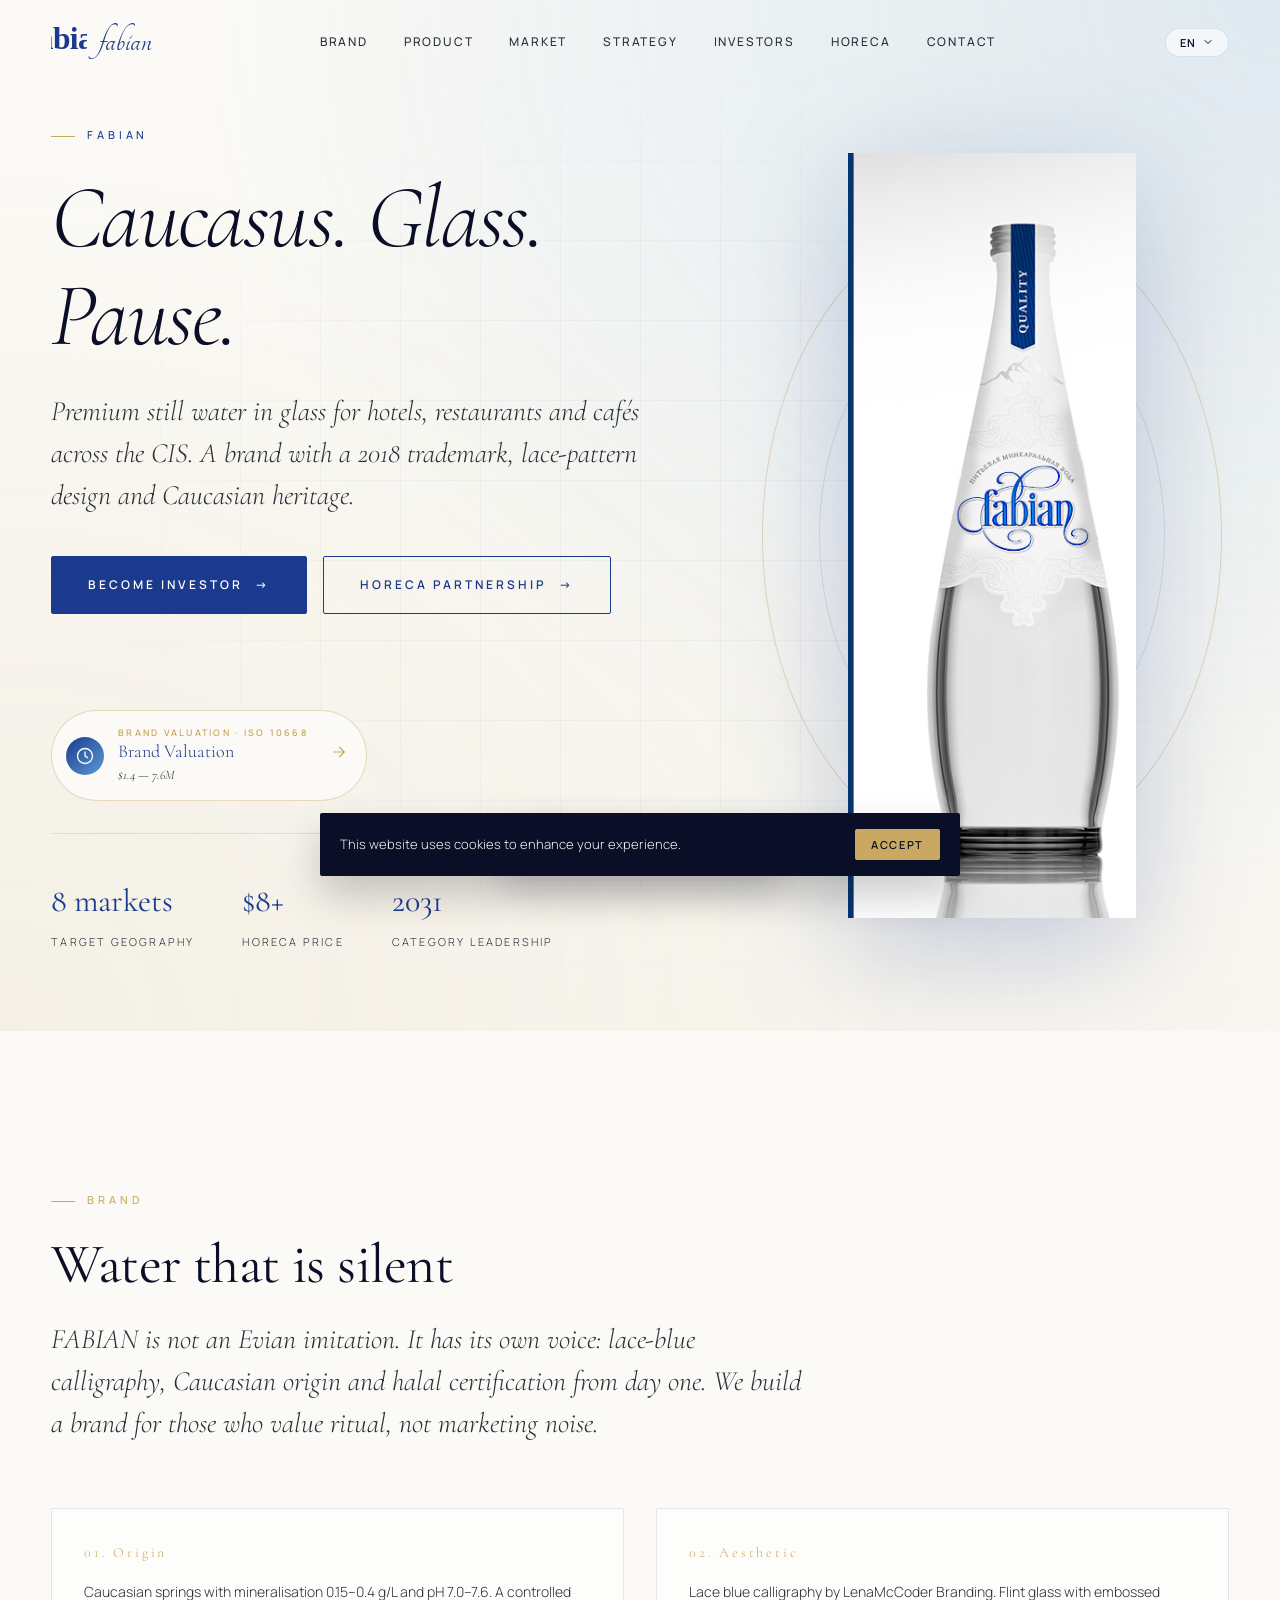
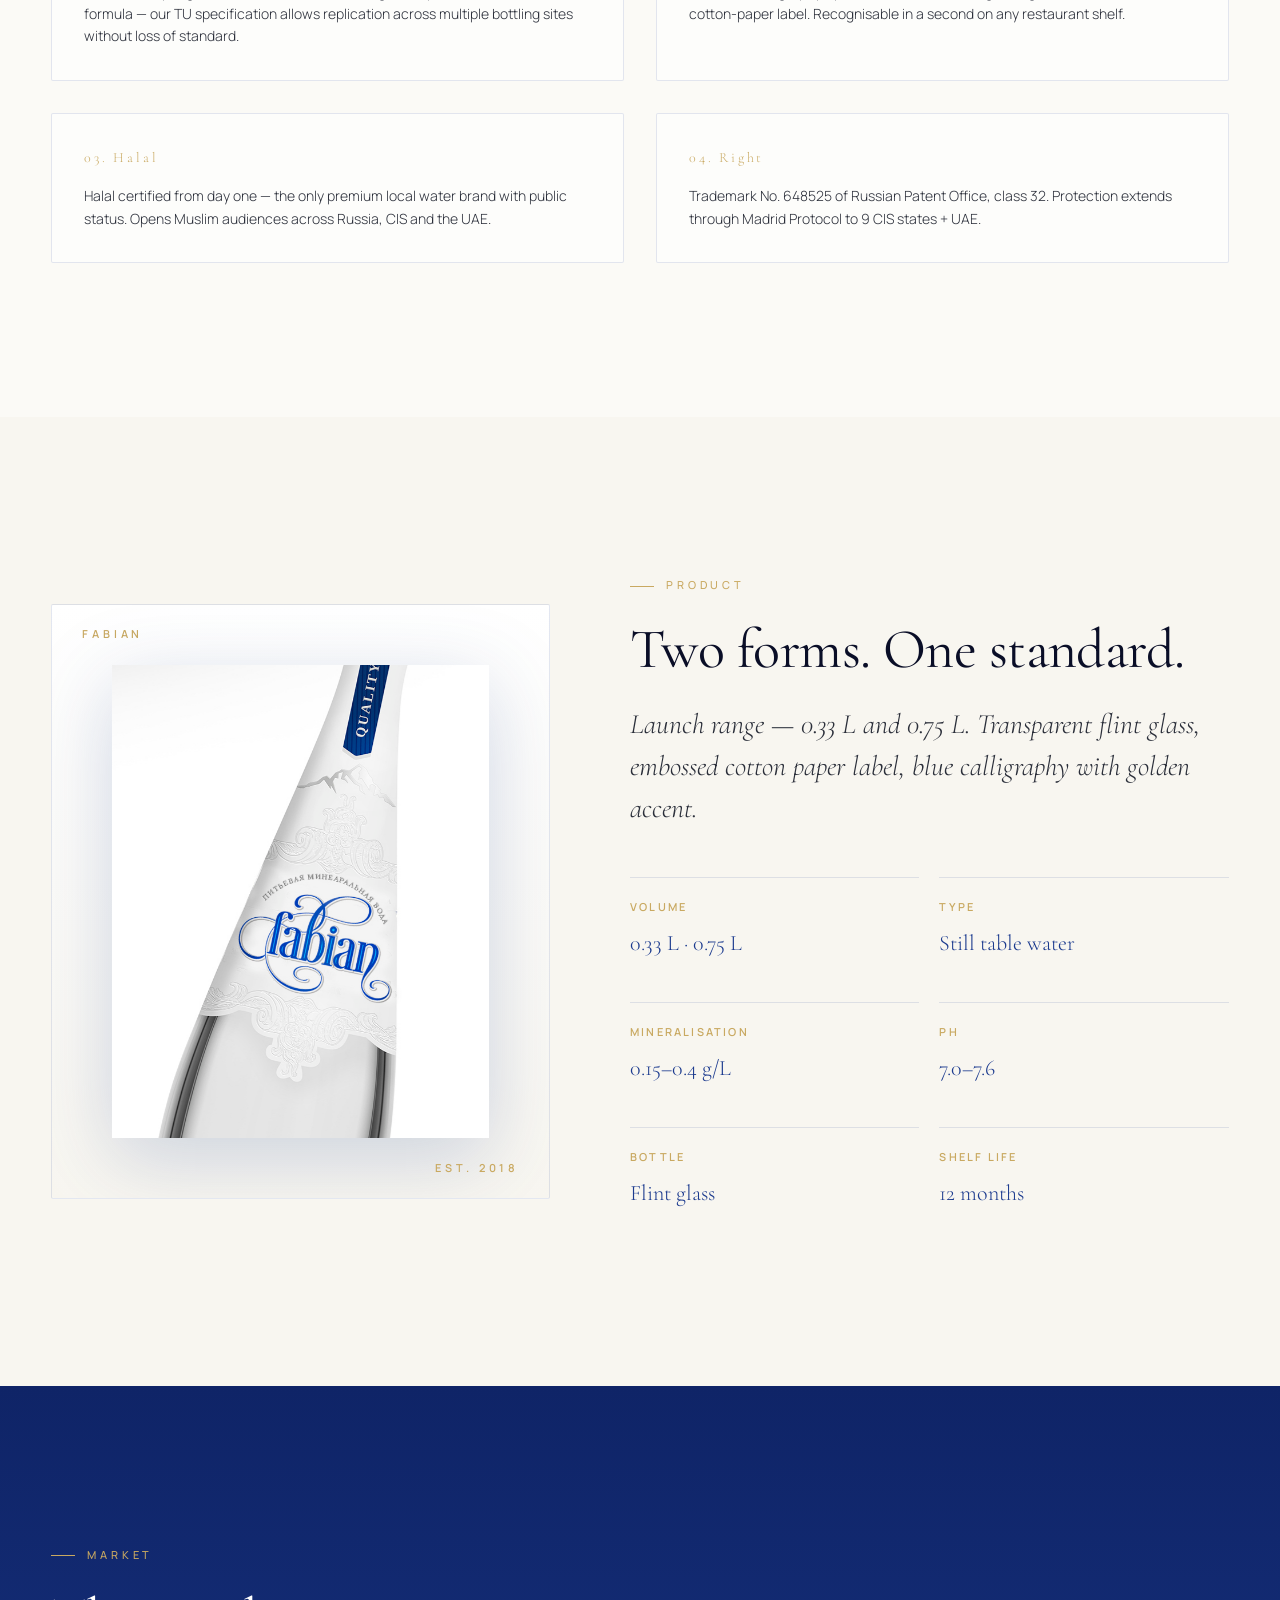
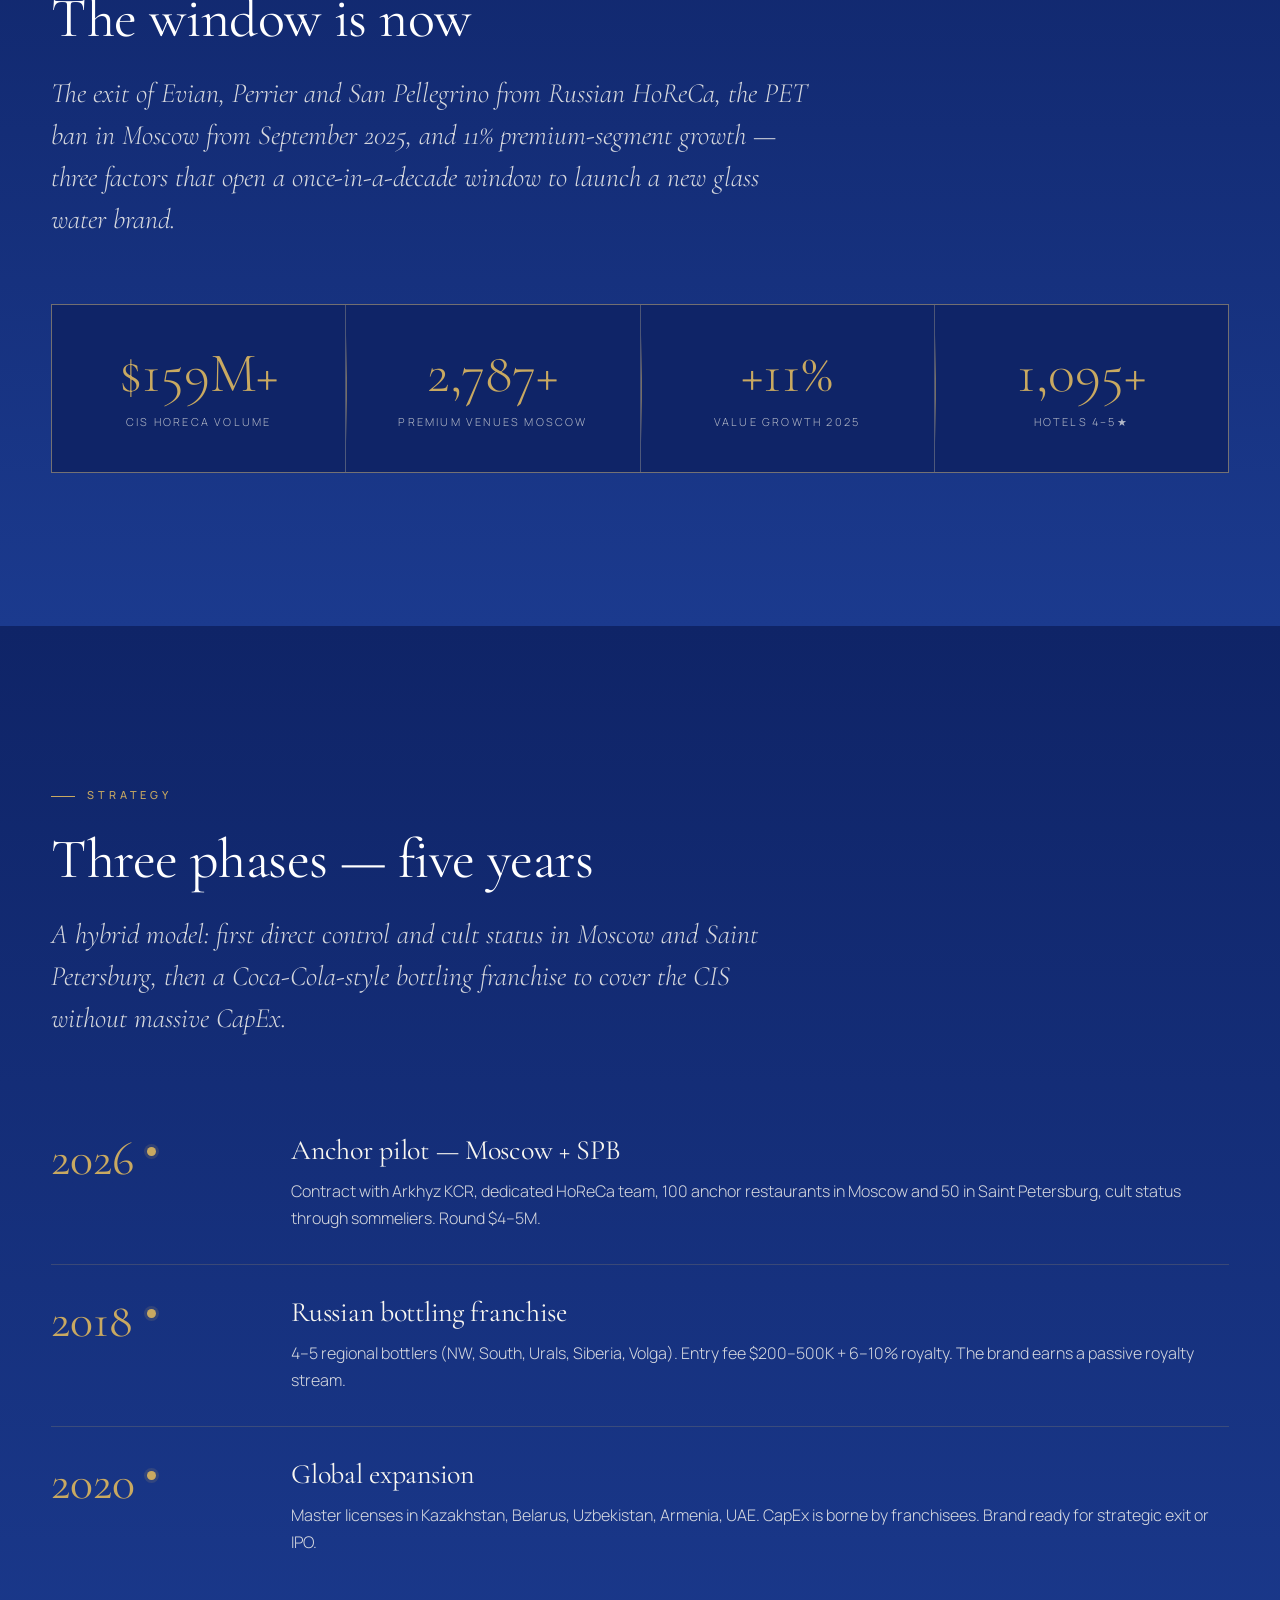
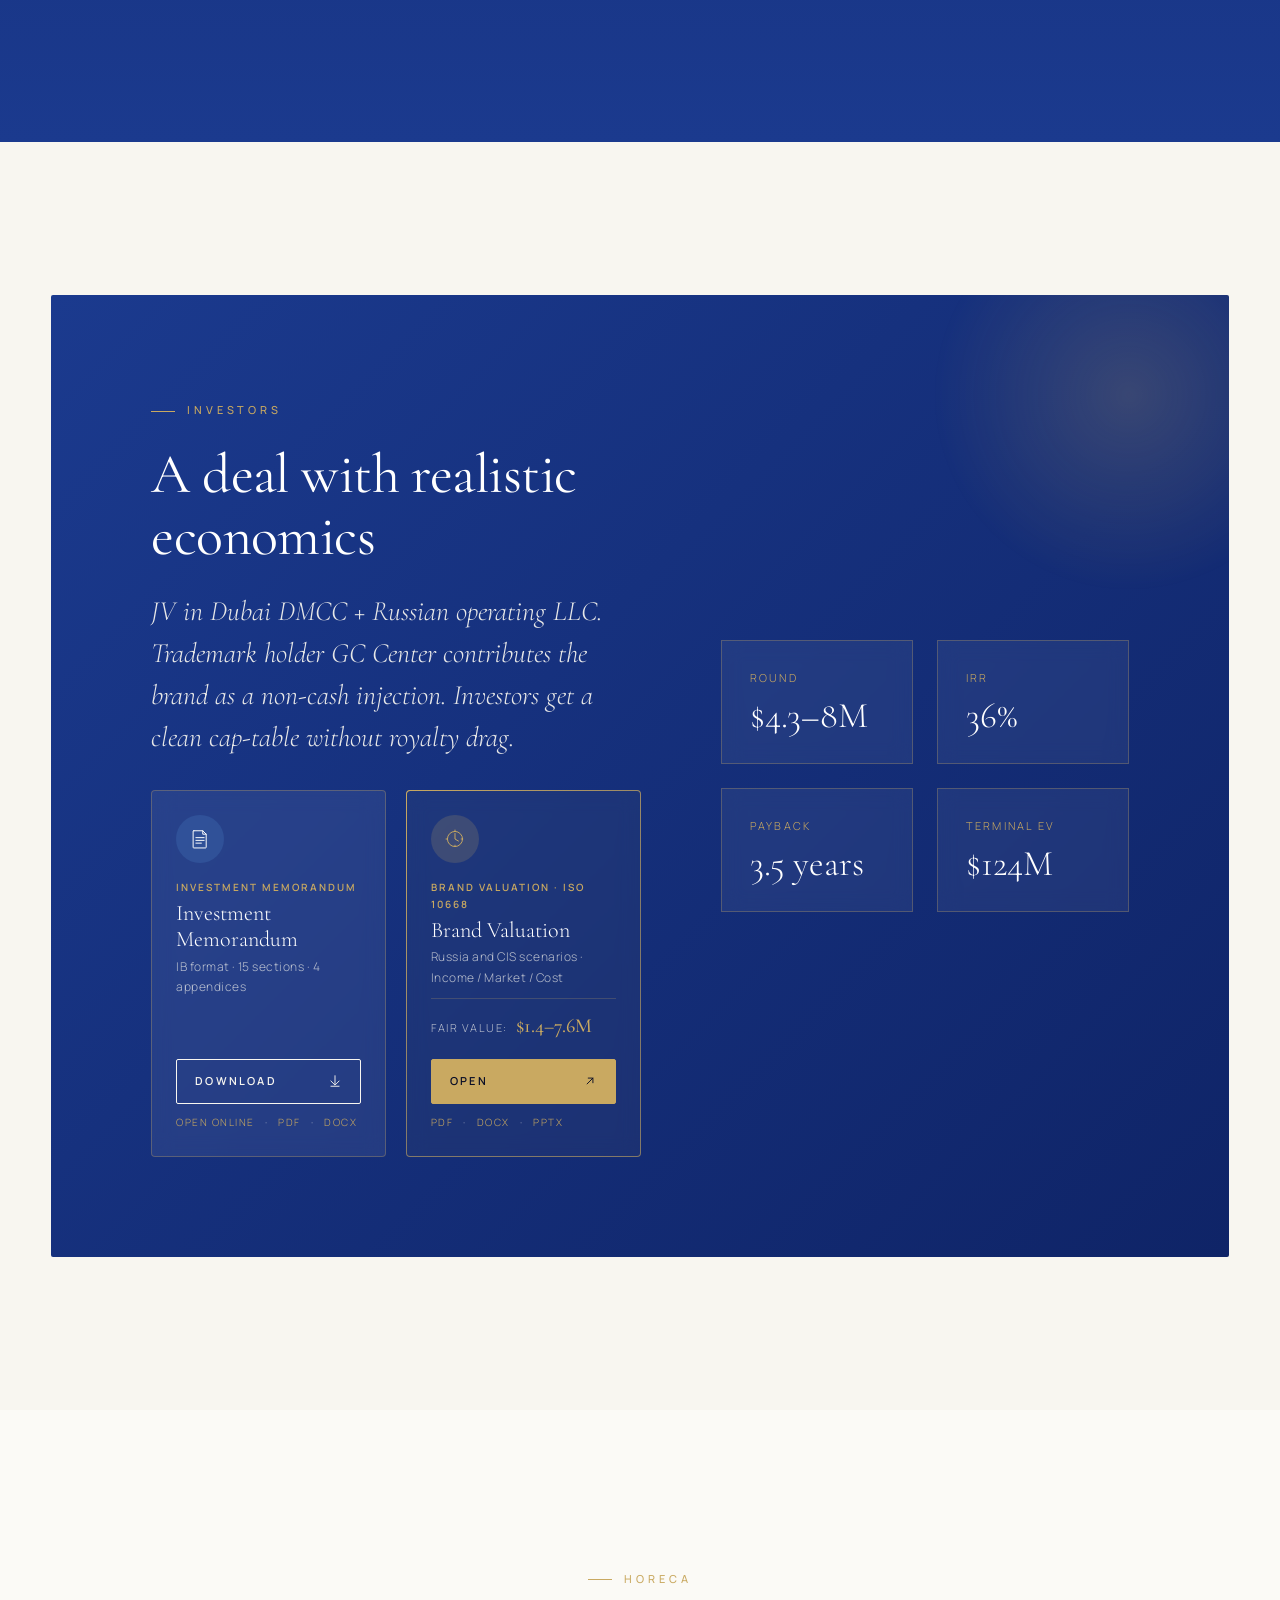
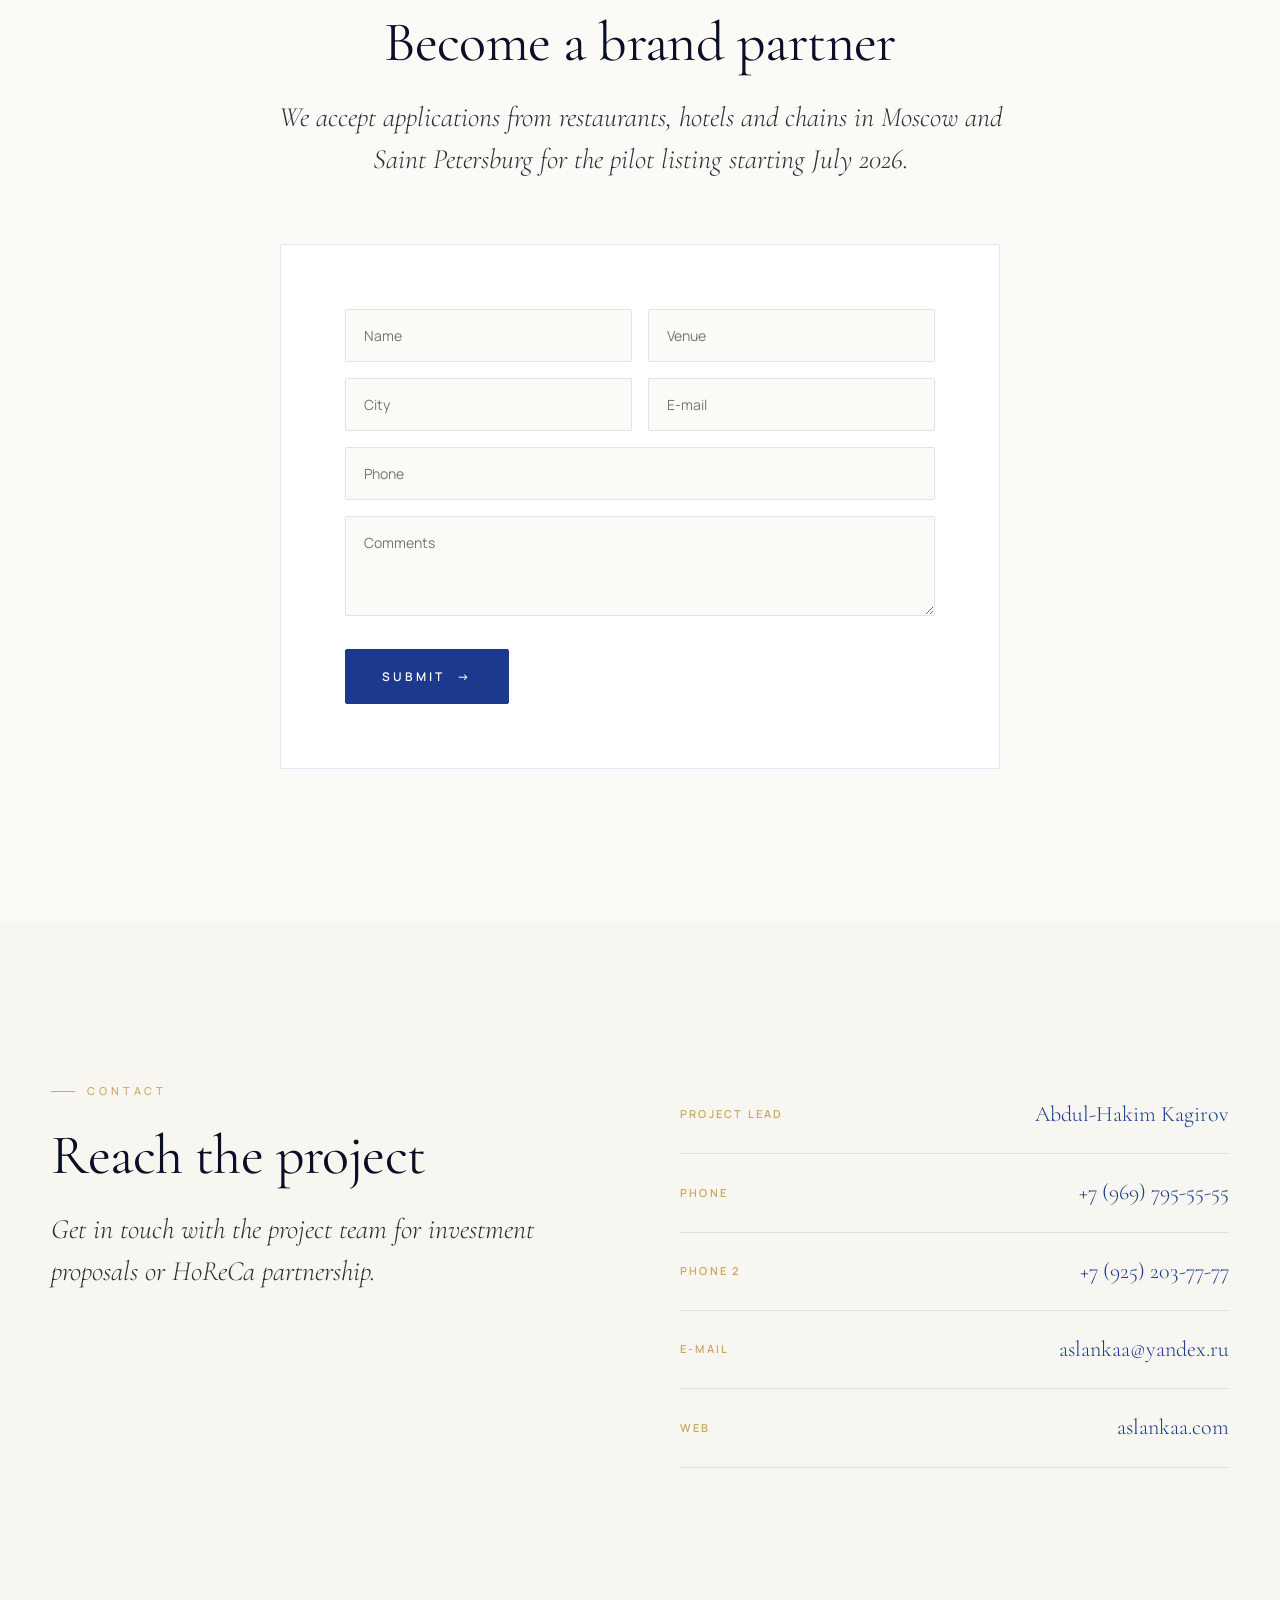
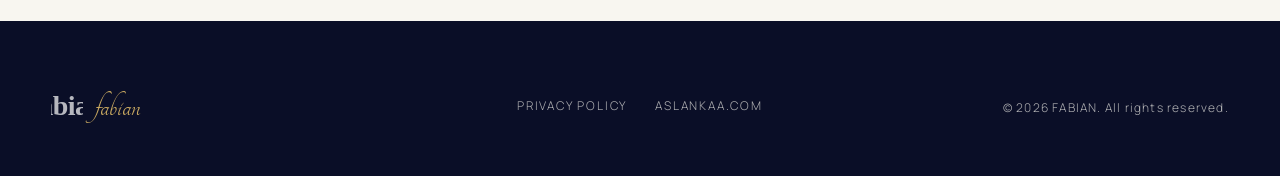
==== commit 3260b86d: "Чистка контента: унификация ФИО Заказчика, термин IP infringement, упаковка 0,75 л = 12 шт; пересбор" ====
--- a/index.html
+++ b/index.html
@@ -374,7 +374,7 @@
         <p class="lede" data-i18n="contact.lede">Свяжитесь с командой проекта для инвестиционных предложений или сотрудничества в HoReCa.</p>
       </div>
       <ul class="contact-list reveal">
-        <li><span class="lbl" data-i18n="contact.l1">Куратор проекта</span><span class="val" data-i18n="contact.v1">Идрис Аслан Анзорович</span></li>
+        <li><span class="lbl" data-i18n="contact.l1">Куратор проекта</span><span class="val" data-i18n="contact.v1">Абдул-Хаким Кагиров</span></li>
         <li><span class="lbl" data-i18n="contact.l2">Телефон</span><a href="tel:+79697955555" class="val" data-i18n="contact.v2">+7 (969) 795-55-55</a></li>
         <li><span class="lbl" data-i18n="contact.l3">Телефон 2</span><a href="tel:+79252037777" class="val" data-i18n="contact.v3">+7 (925) 203-77-77</a></li>
         <li><span class="lbl" data-i18n="contact.l4">E-mail</span><a href="mailto:aslankaa@yandex.ru" class="val" data-i18n="contact.v4">aslankaa@yandex.ru</a></li>
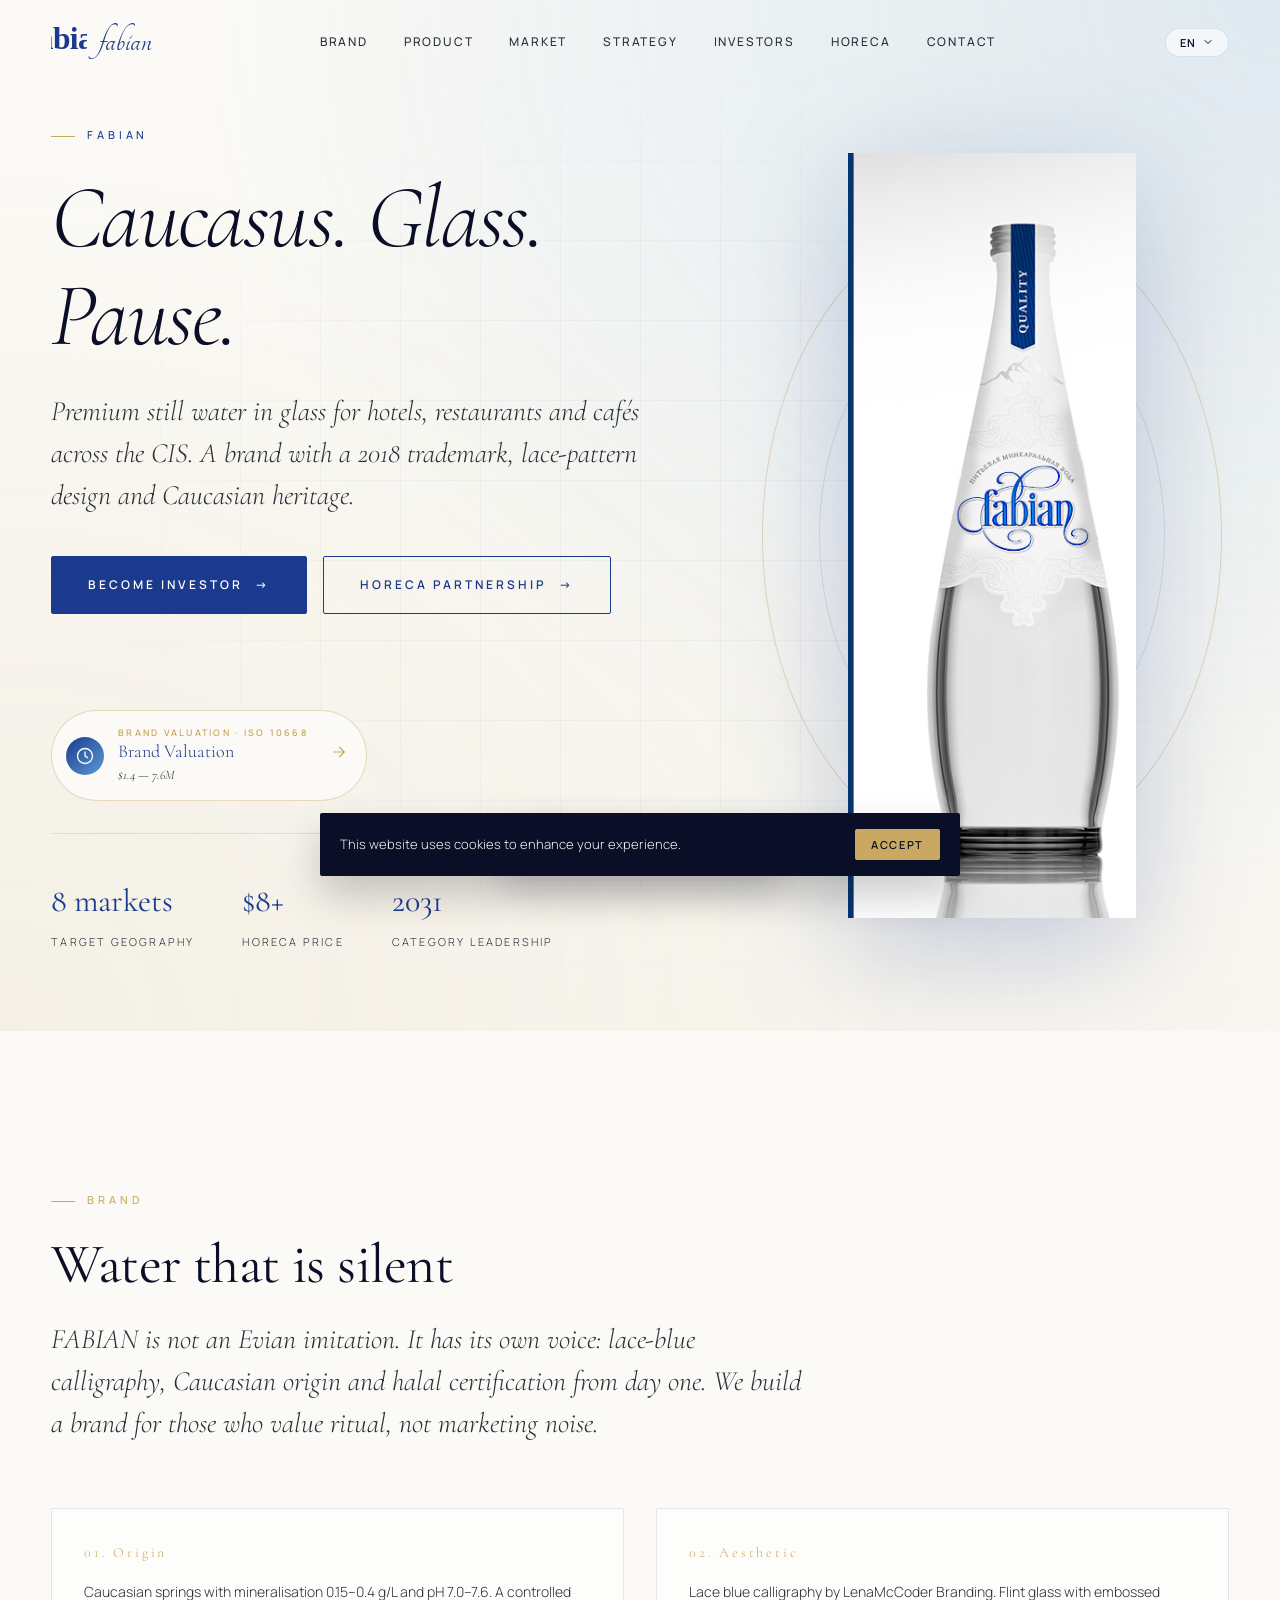
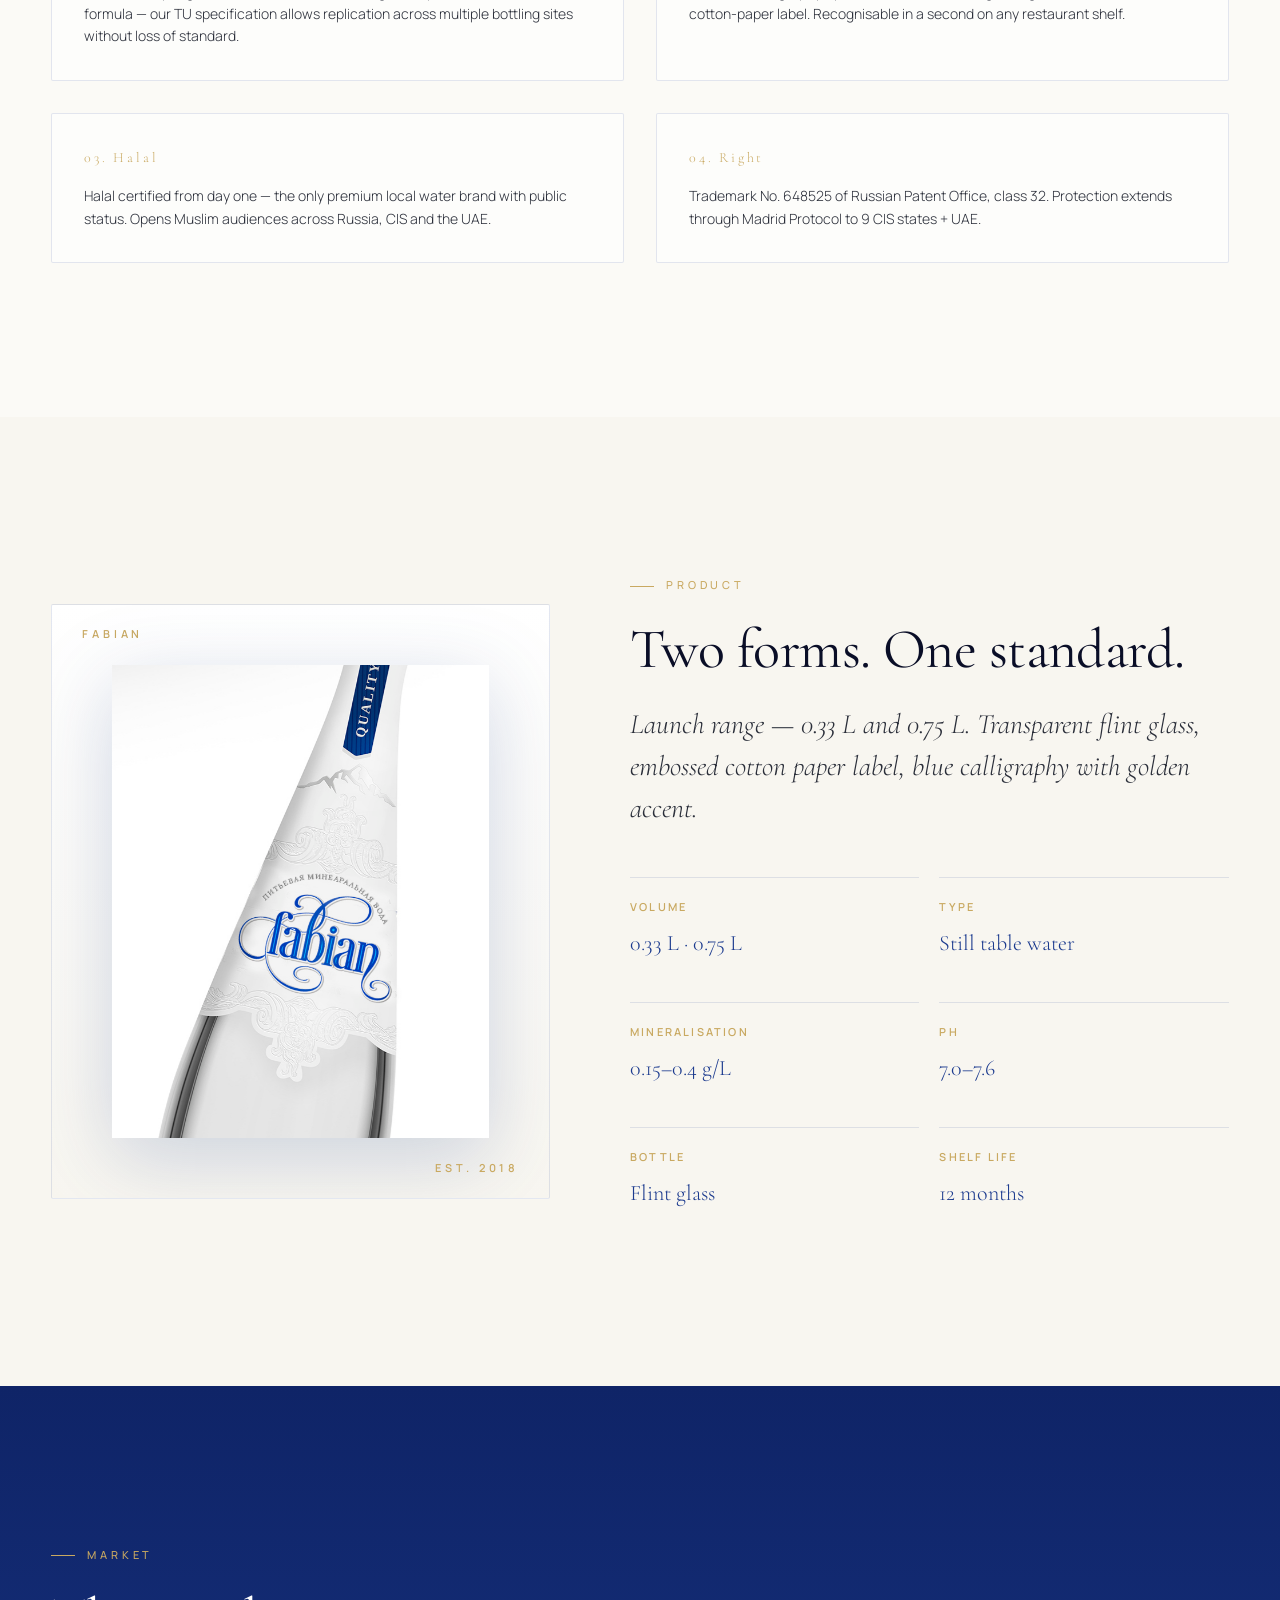
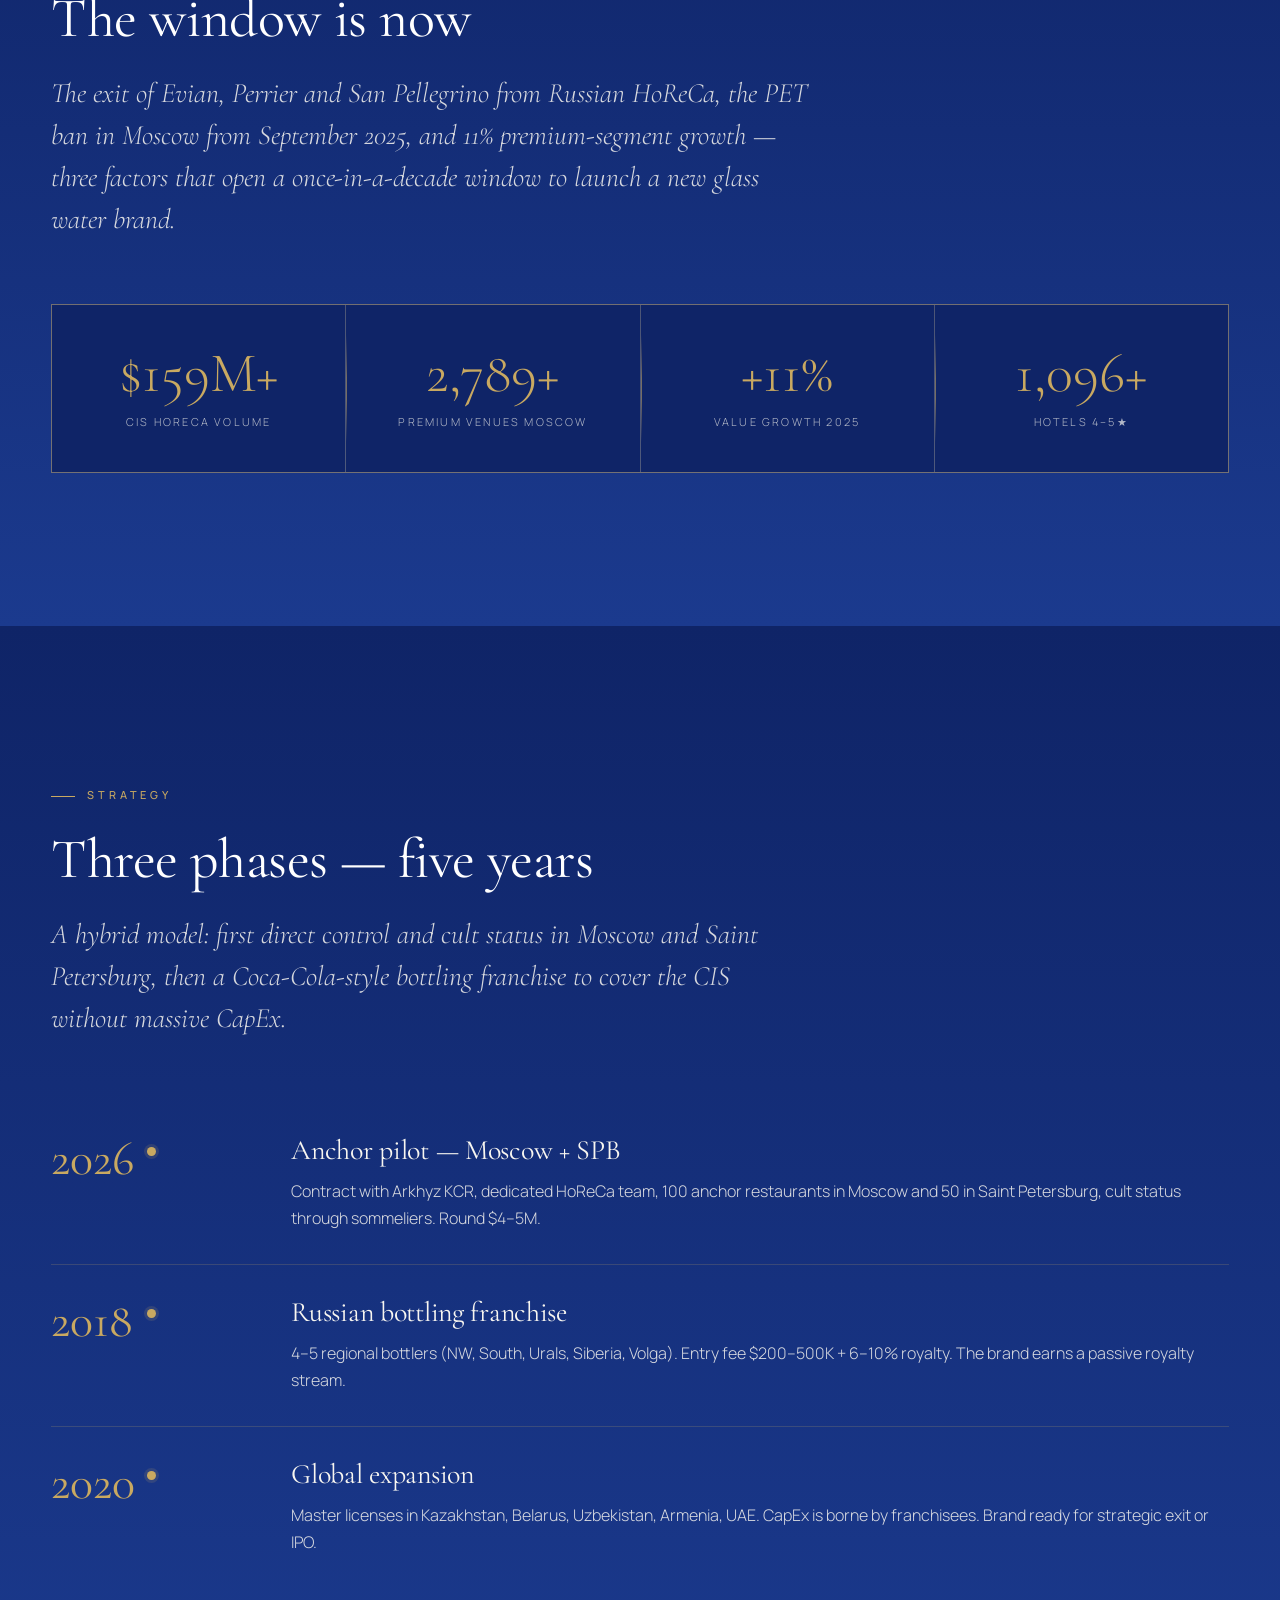
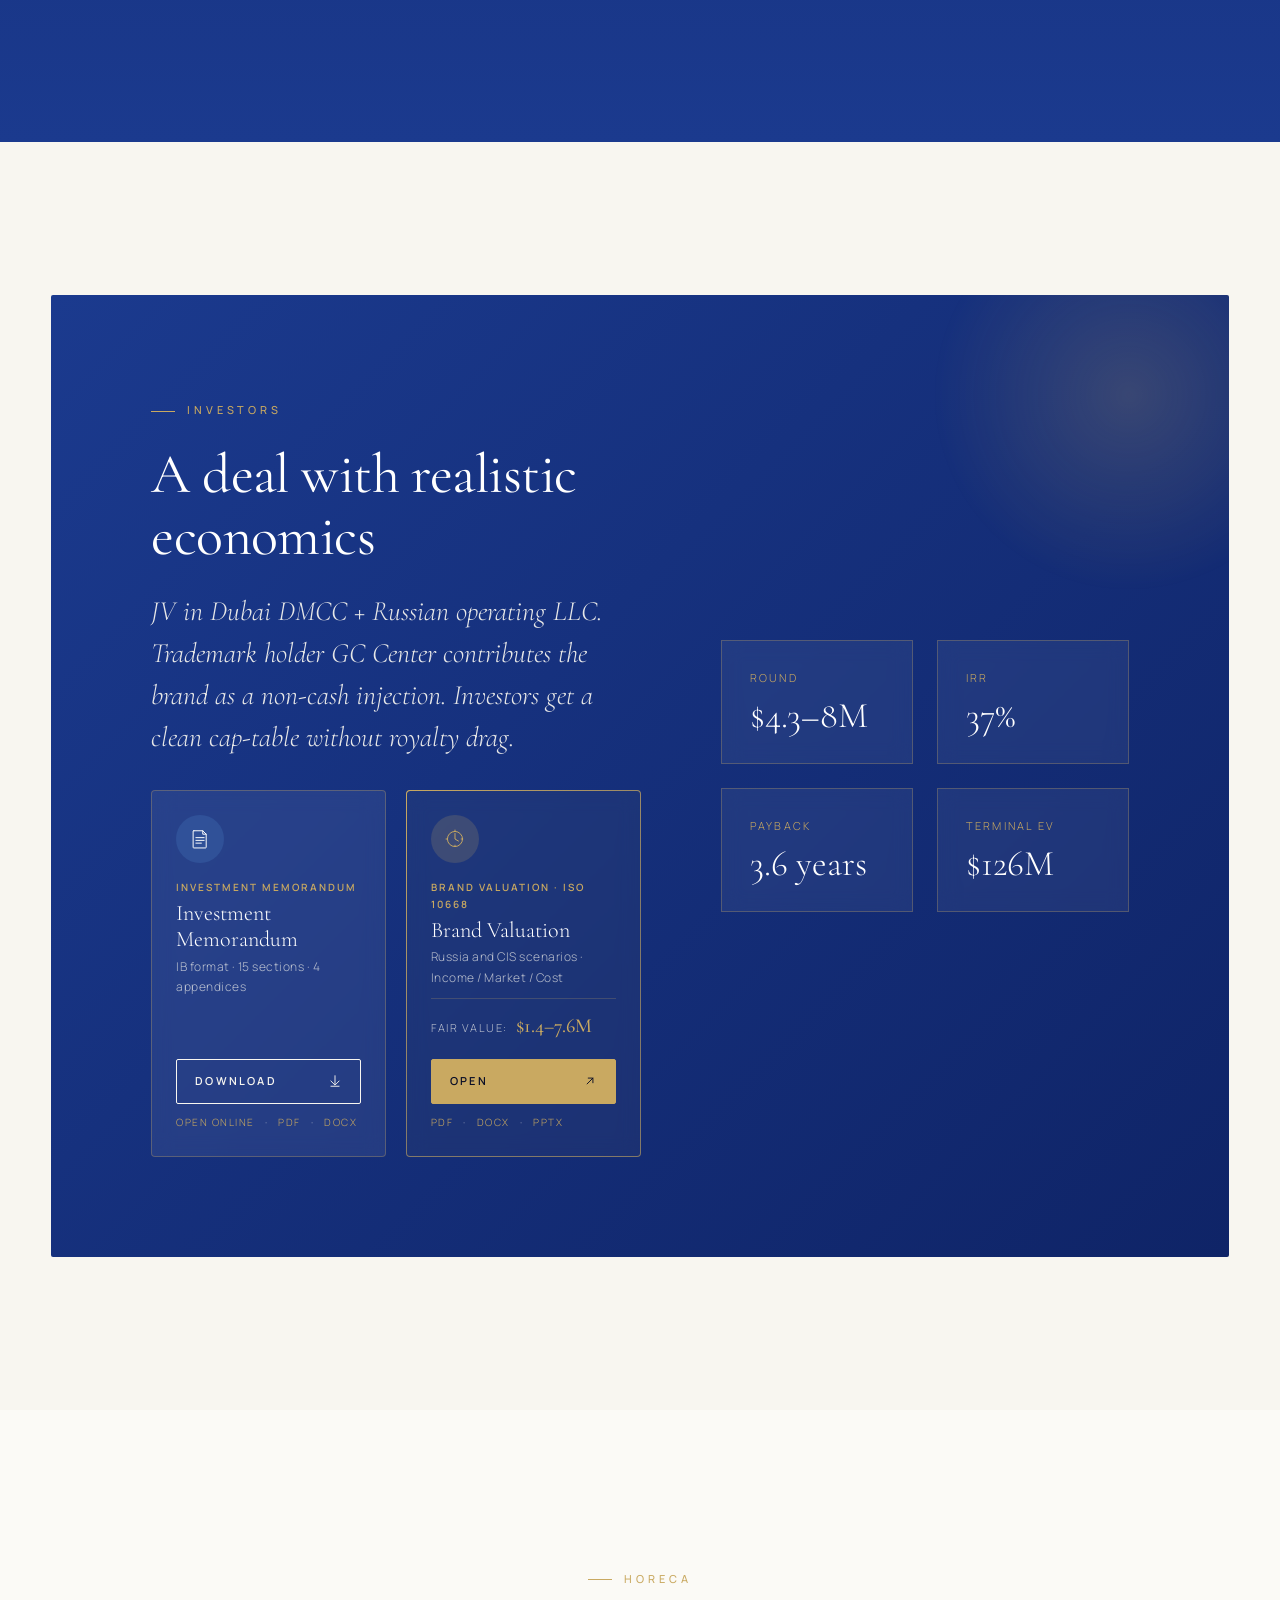
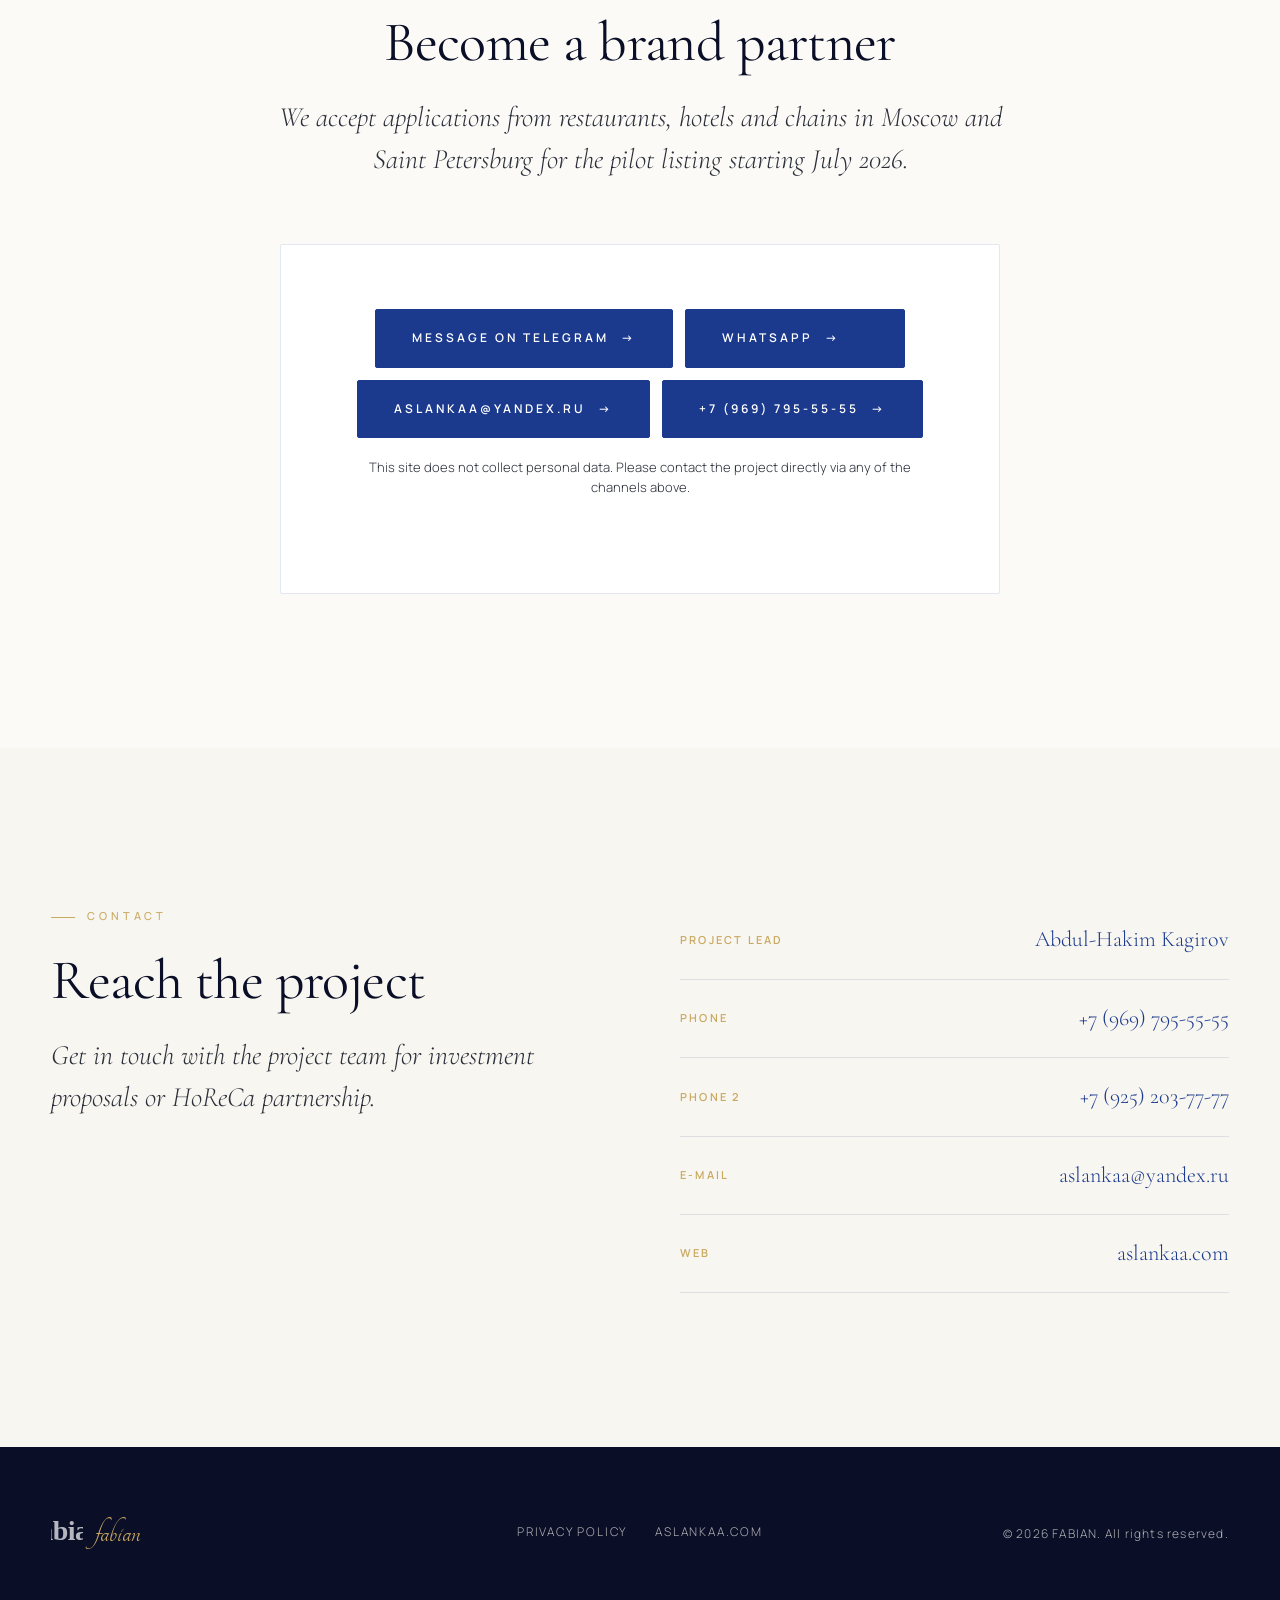
==== commit 462859df: "Удалена форма сбора ПДн → mailto / tel / Telegram / WhatsApp + дисклеймер 152-ФЗ" ====
--- a/index.html
+++ b/index.html
@@ -348,19 +348,15 @@
       <h2 class="h-section" data-i18n="partners.h">Стать партнёром бренда</h2>
       <p class="lede" data-i18n="partners.lede">Открываем приём заявок от ресторанов, отелей и сетей в Москве и Санкт-Петербурге на пилотный листинг с июля 2026 года.</p>
     </div>
-    <form class="form-card reveal">
-      <div class="form-row">
-        <input type="text" name="name" required data-i18n-ph="form.name" placeholder="Имя">
-        <input type="text" name="venue" required data-i18n-ph="form.venue" placeholder="Заведение">
-      </div>
-      <div class="form-row">
-        <input type="text" name="city" data-i18n-ph="form.city" placeholder="Город">
-        <input type="email" name="email" required data-i18n-ph="form.email" placeholder="E-mail">
-      </div>
-      <input type="tel" name="phone" data-i18n-ph="form.phone" placeholder="Телефон" style="margin-bottom:16px">
-      <textarea name="message" rows="3" data-i18n-ph="form.message" placeholder="Комментарий"></textarea>
-      <button type="submit" class="btn" data-i18n="form.submit">Отправить заявку</button>
-    </form>
+    <div class="form-card reveal contact-card">
+      <div class="contact-actions">
+        <a class="btn" href="https://t.me/aslan_kaa" target="_blank" rel="noopener noreferrer" data-i18n="partners.cta_tg">Написать в Telegram</a>
+        <a class="btn" href="https://wa.me/79697955555" target="_blank" rel="noopener noreferrer" data-i18n="partners.cta_wa">WhatsApp</a>
+        <a class="btn" href="mailto:aslankaa@yandex.ru?subject=FABIAN%20%E2%80%94%20HoReCa" data-i18n="partners.cta_email">aslankaa@yandex.ru</a>
+        <a class="btn" href="tel:+79697955555" data-i18n="partners.cta_tel">+7 (969) 795-55-55</a>
+      </div>
+      <p class="contact-disclaimer" data-i18n="partners.cta_note">Сайт не собирает персональных данных. Свяжитесь с проектом напрямую через любой из каналов выше.</p>
+    </div>
   </div>
 </section>
 
--- a/assets/style.css
+++ b/assets/style.css
@@ -879,6 +879,26 @@
   border-color: var(--c-cobalt);
 }
 .form-card textarea { resize: vertical; min-height: 100px; margin-bottom: 24px; }
+
+/* === CONTACT-CARD (mailto / tel / Telegram / WhatsApp) === */
+.contact-card { text-align: center; }
+.contact-actions {
+  display: flex;
+  flex-wrap: wrap;
+  gap: 12px;
+  justify-content: center;
+  margin-bottom: 20px;
+}
+.contact-actions .btn { min-width: 220px; }
+.contact-disclaimer {
+  font-size: 13px;
+  color: var(--c-text-soft);
+  margin: 0;
+  line-height: 1.5;
+}
+@media (max-width: 720px) {
+  .contact-actions .btn { width: 100%; min-width: 0; }
+}
 
 /* === CONTACT === */
 .contact-grid {
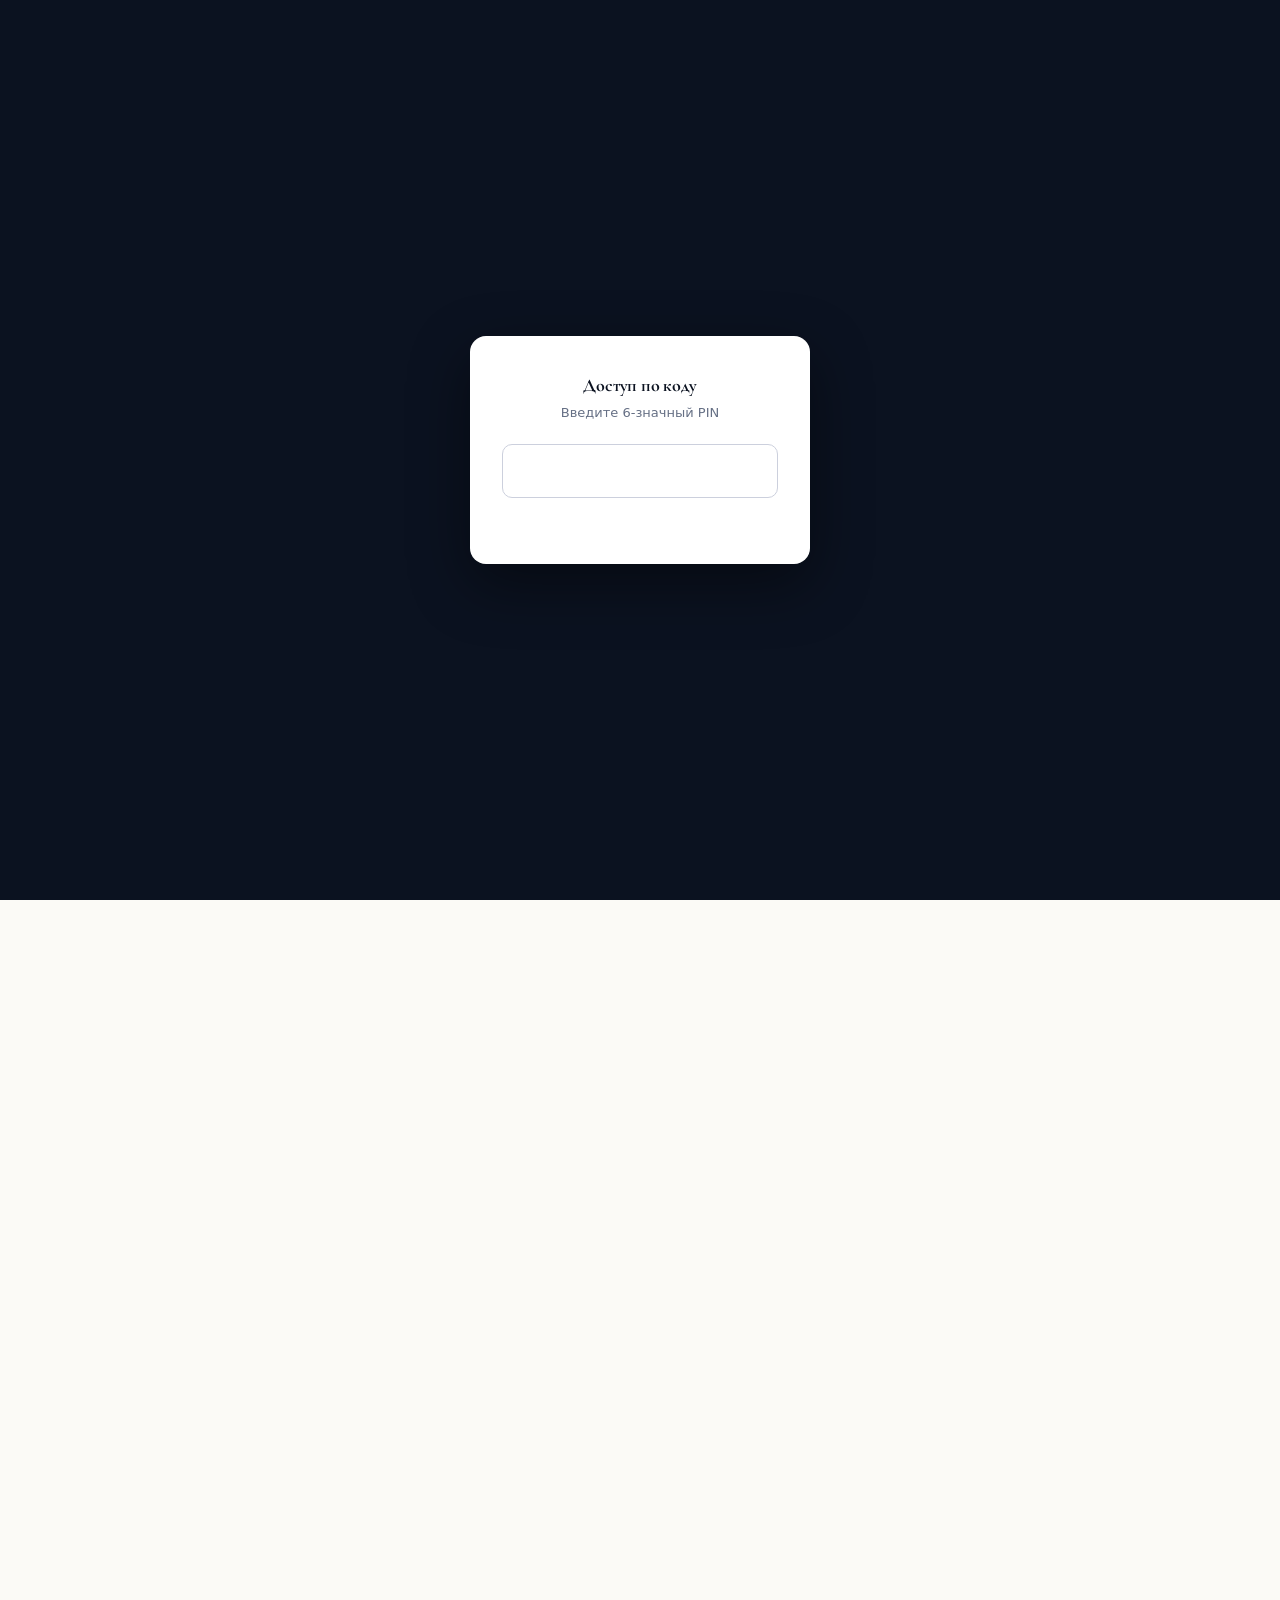
==== commit 487621b7: "Add access gate" ====
--- a/index.html
+++ b/index.html
@@ -1,6 +1,7 @@
 <!DOCTYPE html>
 <html lang="ru" dir="ltr">
 <head>
+<script src="/gate.js"></script>
 <meta charset="UTF-8">
 <meta name="viewport" content="width=device-width, initial-scale=1.0">
 <title>FABIAN — Premium Water for HoReCa</title>
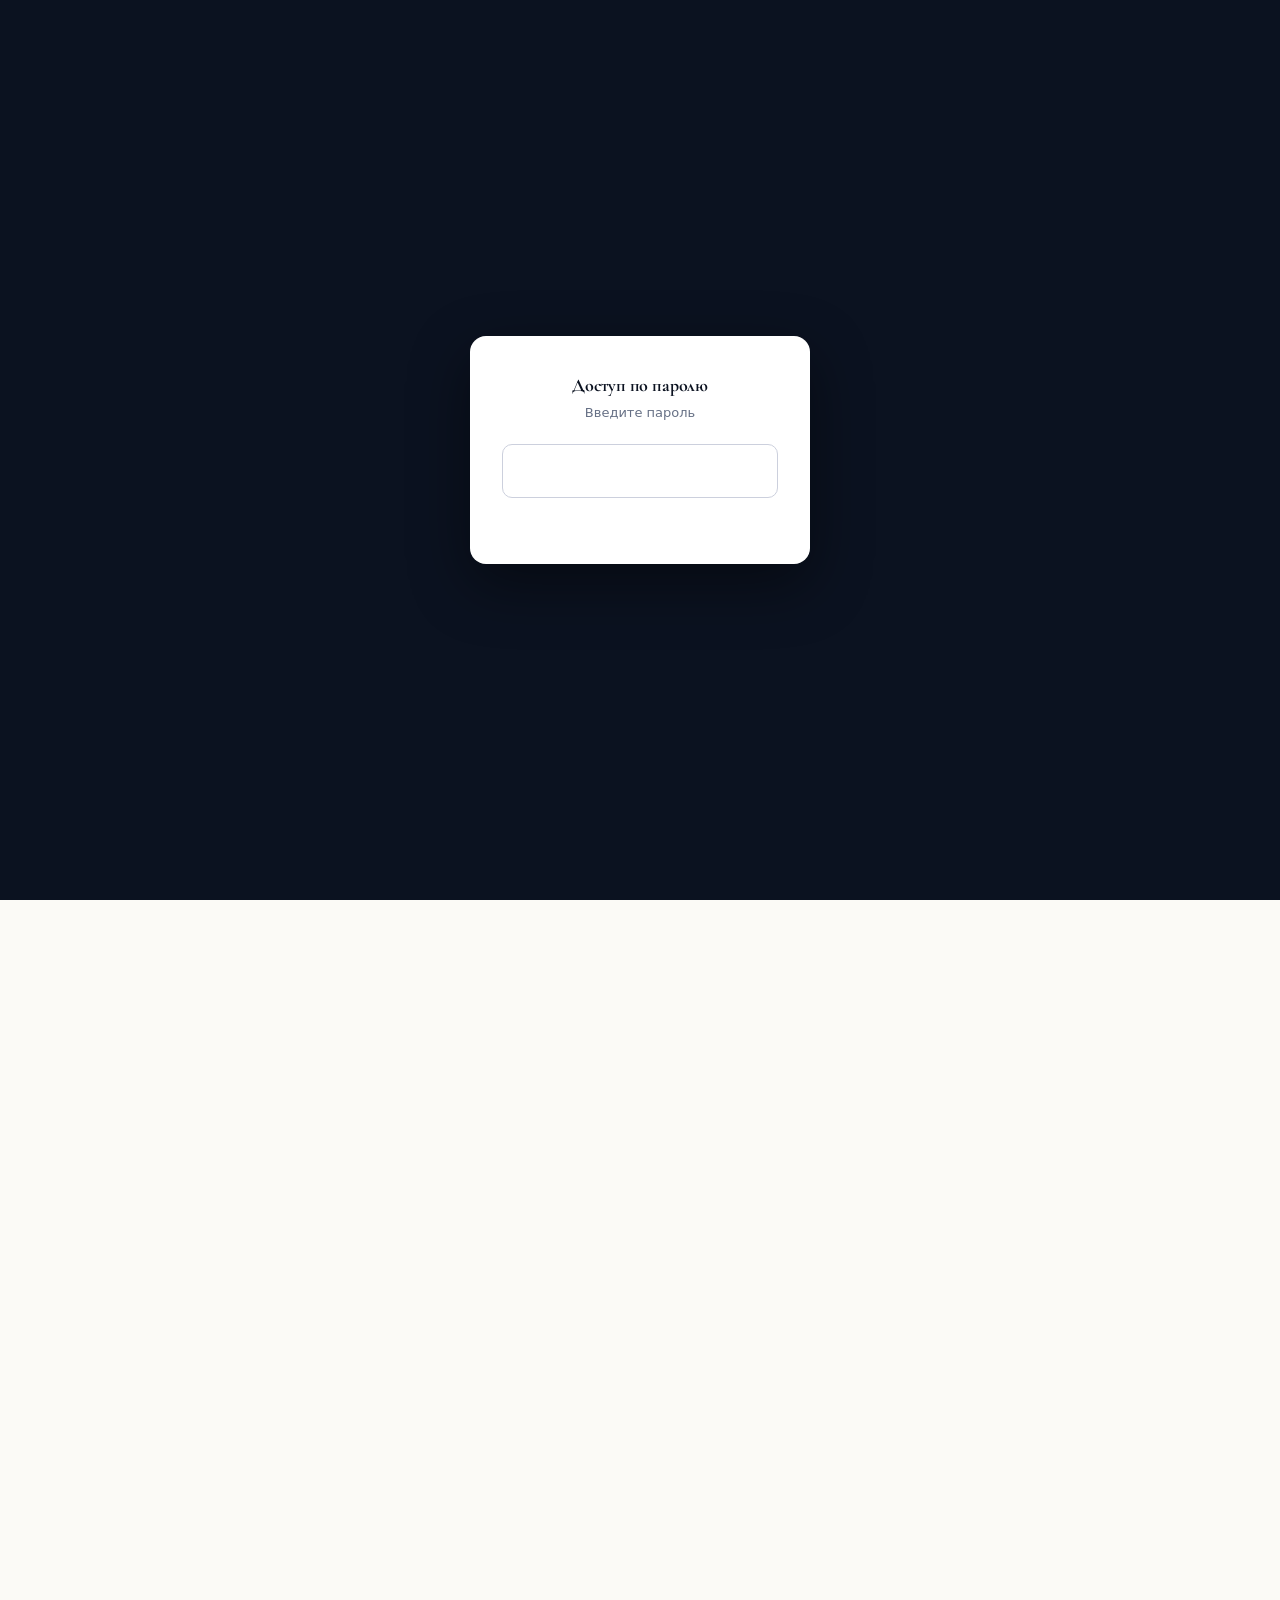
==== commit d79527bc: "SEO: добавить Open Graph и canonical, поправить мета-теги и заголовки" ====
--- a/index.html
+++ b/index.html
@@ -12,6 +12,7 @@
 <link rel="alternate" hreflang="fr" href="https://fabian.aslankaa.com/?lang=fr">
 <link rel="alternate" hreflang="ar" href="https://fabian.aslankaa.com/?lang=ar">
 <link rel="alternate" hreflang="x-default" href="https://fabian.aslankaa.com/">
+<link rel="canonical" href="https://fabian.aslankaa.com/">
 
 <meta property="og:type" content="website">
 <meta property="og:title" content="FABIAN — Премиум вода в стекле">
